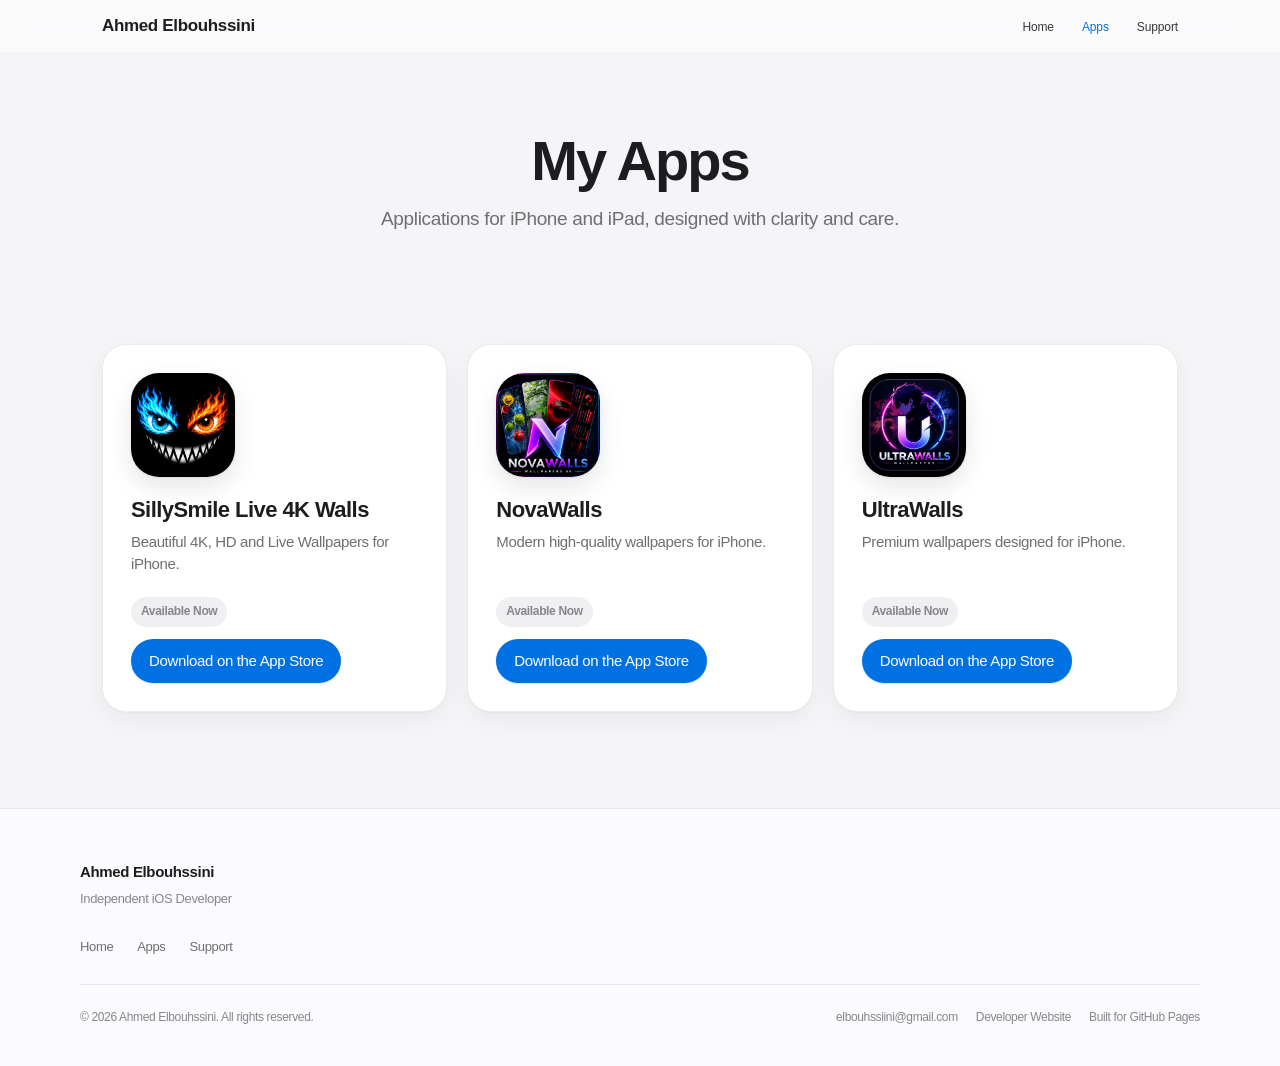
==== apps.html @ 445c69bd "Refine portfolio into a reusable Apple-inspired app template Polish spacing, typography, shadows, an" ====
<!DOCTYPE html>
<html lang="en">

<head>
    <meta charset="UTF-8">
    <meta name="viewport" content="width=device-width, initial-scale=1.0">
    <title>Apps | Ahmed Elbouhssini</title>
    <meta name="description"
        content="Browse iOS apps by Ahmed Elbouhssini for iPhone and iPad.">
    <meta name="author" content="Ahmed Elbouhssini">
    <meta name="theme-color" content="#f5f5f7">
    <meta name="robots" content="index, follow">
    <link rel="canonical" href="https://elbouhssiini-a11y.github.io/apps.html">

    <meta property="og:type" content="website">
    <meta property="og:url" content="https://elbouhssiini-a11y.github.io/apps.html">
    <meta property="og:title" content="Apps | Ahmed Elbouhssini">
    <meta property="og:description"
        content="Browse iOS apps by Ahmed Elbouhssini for iPhone and iPad.">
    <meta property="og:site_name" content="Ahmed Elbouhssini">

    <link rel="stylesheet" href="style.css">
</head>

<body>
    <a class="skip-link" href="#main">Skip to content</a>

    <header class="site-header">
        <nav class="nav" aria-label="Primary">
            <a class="logo" href="index.html">Ahmed Elbouhssini</a>
            <button class="nav-toggle" type="button" aria-expanded="false" aria-controls="primary-nav"
                aria-label="Open menu">
                <span></span><span></span><span></span>
            </button>
            <ul class="nav-links" id="primary-nav">
                <li><a href="index.html">Home</a></li>
                <li><a href="apps.html" aria-current="page">Apps</a></li>
                <li><a href="https://sites.google.com/view/privacypolicysillysmile/support" target="_blank" rel="noopener noreferrer">Support</a></li>
            </ul>
        </nav>
    </header>

    <main id="main">
        <header class="page-hero reveal">
            <h1>My Apps</h1>
            <p>Applications for iPhone and iPad, designed with clarity and care.</p>
        </header>

        <section class="section-tight">
            <div class="container">
                <!-- Duplicate an app-card and update icon, title, description, status, and link -->
                <div class="apps-grid">
                    <article class="app-card reveal reveal-delay-1">
                        <img class="app-icon" src="assets/icons/sillysmile.png" width="104" height="104" alt="SillySmile Live 4K Walls app icon" loading="lazy" decoding="async">
                        <h3>SillySmile Live 4K Walls</h3>
                        <p>Beautiful 4K, HD and Live Wallpapers for iPhone.</p>
                        <div class="app-card-footer">
                            <span class="status">Available Now</span>
                            <a class="btn btn-primary" href="https://apps.apple.com/ma/app/sillysmile-live-4k-walls/id6783467232" target="_blank" rel="noopener noreferrer">Download on the App Store</a>
                        </div>
                    </article>
                    <article class="app-card reveal reveal-delay-2">
                        <img class="app-icon" src="assets/icons/novawalls.png" width="104" height="104" alt="NovaWalls app icon" loading="lazy" decoding="async">
                        <h3>NovaWalls</h3>
                        <p>Modern high-quality wallpapers for iPhone.</p>
                        <div class="app-card-footer">
                            <span class="status">Available Now</span>
                            <a class="btn btn-primary" href="https://apps.apple.com/ma/app/novawalls/id6768069268" target="_blank" rel="noopener noreferrer">Download on the App Store</a>
                        </div>
                    </article>
                    <article class="app-card reveal reveal-delay-3">
                        <img class="app-icon" src="assets/icons/ultrawalls.png" width="104" height="104" alt="UltraWalls app icon" loading="lazy" decoding="async">
                        <h3>UltraWalls</h3>
                        <p>Premium wallpapers designed for iPhone.</p>
                        <div class="app-card-footer">
                            <span class="status">Available Now</span>
                            <a class="btn btn-primary" href="https://apps.apple.com/ma/app/ultrawalls/id6771954694" target="_blank" rel="noopener noreferrer">Download on the App Store</a>
                        </div>
                    </article>
                </div>
            </div>
        </section>
    </main>

    <footer class="site-footer">
        <div class="footer-inner">
            <div>
                <p class="footer-brand">Ahmed Elbouhssini</p>
                <p class="footer-tag">Independent iOS Developer</p>
            </div>
            <ul class="footer-nav">
                <li><a href="index.html">Home</a></li>
                <li><a href="apps.html">Apps</a></li>
                <li><a href="https://sites.google.com/view/privacypolicysillysmile/support" target="_blank" rel="noopener noreferrer">Support</a></li>
            </ul>
            <div class="footer-bottom">
                <p>&copy; 2026 Ahmed Elbouhssini. All rights reserved.</p>
                <div class="footer-meta">
                    <a href="mailto:elbouhssiini@gmail.com">elbouhssiini@gmail.com</a>
                    <a href="https://elbouhssiini-a11y.github.io" target="_blank" rel="noopener noreferrer">Developer Website</a>
                    <span>Built for GitHub Pages</span>
                </div>
            </div>
        </div>
    </footer>

    <script src="script.js"></script>
</body>

</html>
---- style.css ----
/* Universal Apple-inspired developer portfolio template */

:root {
  --bg: #f5f5f7;
  --bg-elevated: #ffffff;
  --bg-soft: #fbfbfd;
  --text: #1d1d1f;
  --text-secondary: #6e6e73;
  --text-tertiary: #86868b;
  --border: rgba(0, 0, 0, 0.08);
  --blue: #0071e3;
  --blue-hover: #0077ed;
  --blue-soft: rgba(0, 113, 227, 0.08);
  --shadow: 0 1px 2px rgba(0, 0, 0, 0.04), 0 8px 24px rgba(0, 0, 0, 0.05);
  --shadow-hover: 0 4px 12px rgba(0, 0, 0, 0.06), 0 16px 36px rgba(0, 0, 0, 0.08);
  --radius: 24px;
  --radius-sm: 14px;
  --radius-icon: 28px;
  --nav-h: 52px;
  --max: 1120px;
  --space: 22px;
  --ease: cubic-bezier(0.25, 0.1, 0.25, 1);
  --ease-out: cubic-bezier(0.16, 1, 0.3, 1);
  --duration: 0.28s;
  --font: -apple-system, BlinkMacSystemFont, "SF Pro Display", "SF Pro Text",
    "Helvetica Neue", Helvetica, Arial, sans-serif;
}

*,
*::before,
*::after {
  margin: 0;
  padding: 0;
  box-sizing: border-box;
}

html {
  scroll-behavior: smooth;
  -webkit-text-size-adjust: 100%;
}

body {
  font-family: var(--font);
  background: var(--bg);
  color: var(--text);
  line-height: 1.47059;
  font-weight: 400;
  letter-spacing: -0.022em;
  -webkit-font-smoothing: antialiased;
  -moz-osx-font-smoothing: grayscale;
  overflow-x: hidden;
}

img {
  max-width: 100%;
  display: block;
}

a {
  color: var(--blue);
  text-decoration: none;
  transition: color var(--duration) var(--ease);
}

a:hover {
  color: var(--blue-hover);
}

:focus-visible {
  outline: 2px solid var(--blue);
  outline-offset: 3px;
  border-radius: 6px;
}

.skip-link {
  position: absolute;
  left: -999px;
  top: 0;
  background: var(--blue);
  color: #fff;
  padding: 0.75rem 1rem;
  z-index: 1000;
  border-radius: 0 0 8px 0;
}

.skip-link:focus {
  left: 0;
}

/* ——— Nav ——— */
.site-header {
  position: sticky;
  top: 0;
  z-index: 100;
  height: var(--nav-h);
  background: rgba(251, 251, 253, 0.78);
  backdrop-filter: saturate(180%) blur(20px);
  -webkit-backdrop-filter: saturate(180%) blur(20px);
  border-bottom: 1px solid transparent;
  transition: border-color var(--duration) var(--ease), background var(--duration) var(--ease);
}

.site-header.is-scrolled {
  border-bottom-color: var(--border);
  background: rgba(251, 251, 253, 0.9);
}

.nav {
  max-width: var(--max);
  margin: 0 auto;
  height: 100%;
  padding: 0 var(--space);
  display: flex;
  align-items: center;
  justify-content: space-between;
  gap: 1rem;
}

.logo {
  font-size: 17px;
  font-weight: 600;
  letter-spacing: -0.02em;
  color: var(--text);
  text-decoration: none;
  white-space: nowrap;
  transition: opacity var(--duration) var(--ease);
}

.logo:hover {
  color: var(--text);
  opacity: 0.72;
}

.nav-links {
  display: flex;
  align-items: center;
  gap: 28px;
  list-style: none;
}

.nav-links a {
  font-size: 12px;
  font-weight: 400;
  letter-spacing: -0.01em;
  color: var(--text);
  opacity: 0.88;
  text-decoration: none;
  transition: opacity var(--duration) var(--ease), color var(--duration) var(--ease);
}

.nav-links a:hover,
.nav-links a[aria-current="page"] {
  opacity: 1;
  color: var(--blue);
}

.nav-toggle {
  display: none;
  width: 40px;
  height: 40px;
  border: 0;
  background: transparent;
  cursor: pointer;
  border-radius: 10px;
  align-items: center;
  justify-content: center;
  flex-direction: column;
  gap: 5px;
}

.nav-toggle:hover {
  background: rgba(0, 0, 0, 0.04);
}

.nav-toggle span {
  display: block;
  width: 18px;
  height: 1.5px;
  background: var(--text);
  border-radius: 2px;
  transition: transform var(--duration) var(--ease), opacity 0.2s;
}

.nav-toggle[aria-expanded="true"] span:nth-child(1) {
  transform: translateY(6.5px) rotate(45deg);
}

.nav-toggle[aria-expanded="true"] span:nth-child(2) {
  opacity: 0;
}

.nav-toggle[aria-expanded="true"] span:nth-child(3) {
  transform: translateY(-6.5px) rotate(-45deg);
}

/* ——— Layout ——— */
.container {
  max-width: var(--max);
  margin: 0 auto;
  padding: 0 var(--space);
}

.section {
  padding: 96px 0;
}

.section-tight {
  padding: 72px 0 96px;
}

.section-label {
  display: inline-block;
  font-size: 14px;
  font-weight: 600;
  color: var(--blue);
  letter-spacing: -0.01em;
  margin-bottom: 12px;
}

.section-title {
  font-size: clamp(32px, 5vw, 48px);
  font-weight: 700;
  letter-spacing: -0.03em;
  line-height: 1.08349;
  margin-bottom: 12px;
}

.section-lead {
  font-size: 19px;
  color: var(--text-secondary);
  max-width: 560px;
  letter-spacing: -0.016em;
  line-height: 1.4211;
}

.section-head {
  text-align: center;
  margin-bottom: 48px;
}

.section-head .section-lead {
  margin: 0 auto;
}

/* ——— Hero ——— */
.hero {
  position: relative;
  text-align: center;
  padding: 112px var(--space) 80px;
  overflow: hidden;
}

.hero::before {
  content: "";
  position: absolute;
  inset: -18% 8% auto;
  height: 58%;
  background:
    radial-gradient(ellipse at 50% 0%, rgba(0, 113, 227, 0.1), transparent 62%),
    radial-gradient(ellipse at 20% 50%, rgba(90, 200, 250, 0.07), transparent 52%),
    radial-gradient(ellipse at 80% 35%, rgba(0, 199, 190, 0.05), transparent 50%);
  pointer-events: none;
  z-index: 0;
}

.hero-inner {
  position: relative;
  z-index: 1;
  max-width: 780px;
  margin: 0 auto;
}

.hero-badge {
  display: inline-flex;
  align-items: center;
  gap: 8px;
  background: var(--bg-elevated);
  border: 1px solid var(--border);
  padding: 8px 16px;
  border-radius: 980px;
  font-size: 13px;
  font-weight: 500;
  color: var(--text-secondary);
  margin-bottom: 28px;
  box-shadow: 0 1px 2px rgba(0, 0, 0, 0.04);
}

.hero h1 {
  font-size: clamp(40px, 7vw, 68px);
  font-weight: 700;
  line-height: 1.05;
  letter-spacing: -0.035em;
  margin-bottom: 20px;
}

.hero h1 .accent {
  background: linear-gradient(90deg, #1d1d1f 0%, #3a3a3c 50%, #0071e3 100%);
  -webkit-background-clip: text;
  background-clip: text;
  color: transparent;
}

.hero-copy {
  max-width: 540px;
  margin: 0 auto;
  font-size: clamp(17px, 2.1vw, 21px);
  line-height: 1.4211;
  color: var(--text-secondary);
  letter-spacing: -0.016em;
}

.hero-actions {
  margin-top: 34px;
  display: flex;
  justify-content: center;
  align-items: center;
  gap: 12px 18px;
  flex-wrap: wrap;
}

/* ——— Buttons ——— */
.btn {
  display: inline-flex;
  align-items: center;
  justify-content: center;
  gap: 6px;
  min-height: 48px;
  padding: 12px 24px;
  border-radius: 980px;
  font-size: 17px;
  font-weight: 500;
  letter-spacing: -0.022em;
  text-decoration: none;
  border: none;
  cursor: pointer;
  transition:
    transform var(--duration) var(--ease-out),
    background var(--duration) var(--ease),
    box-shadow var(--duration) var(--ease),
    color var(--duration) var(--ease);
}

.btn:focus-visible {
  outline-offset: 4px;
}

.btn-primary {
  background: var(--blue);
  color: #fff;
  box-shadow: 0 1px 2px rgba(0, 113, 227, 0.18);
}

.btn-primary:hover {
  background: var(--blue-hover);
  color: #fff;
  transform: scale(1.015);
  box-shadow: 0 4px 14px rgba(0, 113, 227, 0.28);
}

.btn-primary:active {
  transform: scale(0.985);
}

.btn-secondary {
  background: transparent;
  color: var(--blue);
  padding-left: 10px;
  padding-right: 10px;
  min-height: 44px;
}

.btn-secondary:hover {
  color: var(--blue-hover);
  text-decoration: underline;
  text-underline-offset: 4px;
  text-decoration-thickness: 1px;
}

.btn-ghost {
  background: var(--bg-elevated);
  color: var(--text);
  border: 1px solid var(--border);
}

.btn-ghost:hover {
  color: var(--text);
  background: #fff;
  box-shadow: var(--shadow);
  transform: translateY(-1px);
}

/* ——— Featured ——— */
.featured {
  padding: 0 var(--space) 48px;
}

.featured-card {
  max-width: var(--max);
  margin: 0 auto;
  display: grid;
  grid-template-columns: 1.1fr 0.9fr;
  gap: 0;
  background: var(--bg-elevated);
  border-radius: var(--radius);
  overflow: hidden;
  box-shadow: var(--shadow);
  border: 1px solid var(--border);
  transition: box-shadow var(--duration) var(--ease);
}

.featured-card:hover {
  box-shadow: var(--shadow-hover);
}

.featured-content {
  padding: clamp(40px, 5vw, 64px);
  display: flex;
  flex-direction: column;
  justify-content: center;
}

.featured-kicker {
  font-size: 12px;
  font-weight: 600;
  text-transform: uppercase;
  letter-spacing: 0.08em;
  color: var(--blue);
  margin-bottom: 14px;
}

.featured-content h2 {
  font-size: clamp(28px, 4vw, 40px);
  font-weight: 700;
  letter-spacing: -0.03em;
  line-height: 1.1;
  margin-bottom: 14px;
}

.featured-content p {
  font-size: 17px;
  line-height: 1.47;
  color: var(--text-secondary);
  max-width: 420px;
  margin-bottom: 24px;
}

.featured-meta {
  display: flex;
  flex-wrap: wrap;
  gap: 8px;
  margin-bottom: 28px;
}

.chip {
  display: inline-flex;
  align-items: center;
  padding: 6px 12px;
  border-radius: 980px;
  background: var(--blue-soft);
  color: var(--blue);
  font-size: 12px;
  font-weight: 600;
  letter-spacing: -0.01em;
}

.chip-muted {
  background: #f0f0f2;
  color: var(--text-secondary);
}

.featured-visual {
  position: relative;
  min-height: 300px;
  background:
    radial-gradient(circle at 50% 42%, rgba(255, 255, 255, 0.9), transparent 55%),
    linear-gradient(160deg, #eef1f5 0%, #e7ebf2 48%, #dde4ee 100%);
  display: flex;
  align-items: center;
  justify-content: center;
  overflow: hidden;
}

.featured-app-icon {
  position: relative;
  z-index: 1;
  width: 140px;
  height: 140px;
  border-radius: var(--radius-icon);
  object-fit: contain;
  box-shadow:
    0 2px 6px rgba(0, 0, 0, 0.08),
    0 16px 36px rgba(0, 0, 0, 0.12);
}

/* ——— App cards ——— */
.apps-grid {
  display: grid;
  grid-template-columns: repeat(auto-fit, minmax(260px, 1fr));
  gap: 20px;
}

.app-card {
  position: relative;
  background: var(--bg-elevated);
  border: 1px solid var(--border);
  border-radius: var(--radius);
  padding: 28px;
  box-shadow: var(--shadow);
  transition:
    transform var(--duration) var(--ease-out),
    box-shadow var(--duration) var(--ease),
    border-color var(--duration) var(--ease);
  overflow: hidden;
  display: flex;
  flex-direction: column;
  min-height: 280px;
}

.app-card:hover {
  transform: translateY(-4px);
  box-shadow: var(--shadow-hover);
  border-color: rgba(0, 0, 0, 0.1);
}

.app-card:focus-within {
  border-color: rgba(0, 113, 227, 0.28);
}

.app-icon {
  width: 104px;
  height: 104px;
  border-radius: var(--radius-icon);
  display: block;
  object-fit: contain;
  object-position: center;
  margin-bottom: 20px;
  background: transparent;
  box-shadow:
    0 1px 3px rgba(0, 0, 0, 0.06),
    0 10px 24px rgba(0, 0, 0, 0.1);
}

.app-card h3 {
  font-size: 22px;
  font-weight: 700;
  letter-spacing: -0.025em;
  line-height: 1.2;
  margin-bottom: 8px;
}

.app-card p {
  color: var(--text-secondary);
  font-size: 15px;
  line-height: 1.47;
  flex: 1;
  margin-bottom: 22px;
}

.app-card-footer {
  display: flex;
  align-items: center;
  justify-content: space-between;
  flex-wrap: wrap;
  gap: 12px;
  margin-top: auto;
}

.app-card-footer .btn {
  font-size: 15px;
  min-height: 44px;
  padding: 10px 18px;
}

.status {
  font-size: 12px;
  font-weight: 600;
  color: var(--text-tertiary);
  background: #f0f0f2;
  padding: 6px 10px;
  border-radius: 980px;
}

.app-link {
  font-size: 14px;
  font-weight: 600;
  color: var(--blue);
}

.app-link:hover {
  color: var(--blue-hover);
}

/* ——— Resource cards ——— */
.resources-grid {
  display: grid;
  grid-template-columns: repeat(auto-fit, minmax(240px, 1fr));
  gap: 18px;
  max-width: 420px;
  margin: 0 auto;
}

.resource-card {
  background: var(--bg-elevated);
  border: 1px solid var(--border);
  border-radius: var(--radius);
  padding: 28px 24px;
  transition:
    transform var(--duration) var(--ease-out),
    box-shadow var(--duration) var(--ease),
    border-color var(--duration) var(--ease);
  text-decoration: none;
  color: inherit;
  display: block;
  height: 100%;
  box-shadow: var(--shadow);
}

.resource-card:hover {
  transform: translateY(-3px);
  box-shadow: var(--shadow-hover);
  border-color: rgba(0, 0, 0, 0.1);
  color: inherit;
}

.resource-card:focus-visible {
  outline-offset: 4px;
}

.resource-card h3 {
  font-size: 19px;
  font-weight: 600;
  letter-spacing: -0.02em;
  margin-bottom: 8px;
}

.resource-card p {
  font-size: 14px;
  line-height: 1.47;
  color: var(--text-secondary);
  margin-bottom: 16px;
}

.resource-card .more {
  font-size: 14px;
  font-weight: 600;
  color: var(--blue);
}

/* ——— Page hero (inner pages) ——— */
.page-hero {
  text-align: center;
  padding: 80px var(--space) 40px;
}

.page-hero h1 {
  font-size: clamp(36px, 6vw, 56px);
  font-weight: 700;
  letter-spacing: -0.035em;
  line-height: 1.05;
  margin-bottom: 14px;
}

.page-hero p {
  max-width: 540px;
  margin: 0 auto;
  font-size: 19px;
  line-height: 1.4211;
  color: var(--text-secondary);
}

.content-panel {
  max-width: 720px;
  margin: 0 auto 88px;
  padding: 36px 32px;
  background: var(--bg-elevated);
  border: 1px solid var(--border);
  border-radius: var(--radius);
  box-shadow: var(--shadow);
}

.content-panel p + p {
  margin-top: 16px;
}

.content-panel p {
  color: var(--text-secondary);
  font-size: 16px;
}

.content-panel a {
  font-weight: 500;
}

.support-email {
  display: inline-flex;
  align-items: center;
  gap: 8px;
  margin-top: 8px;
  font-size: 18px;
  font-weight: 600;
  color: var(--blue);
}

/* ——— Footer ——— */
.site-footer {
  border-top: 1px solid var(--border);
  background: var(--bg-soft);
  padding: 52px var(--space) 40px;
}

.footer-inner {
  max-width: var(--max);
  margin: 0 auto;
  display: grid;
  gap: 26px;
}

.footer-brand {
  font-size: 15px;
  font-weight: 600;
  color: var(--text);
  margin-bottom: 6px;
}

.footer-tag {
  font-size: 13px;
  color: var(--text-tertiary);
}

.footer-nav {
  display: flex;
  flex-wrap: wrap;
  gap: 10px 24px;
  list-style: none;
}

.footer-nav a {
  font-size: 13px;
  color: var(--text-secondary);
  text-decoration: none;
  transition: color var(--duration) var(--ease);
}

.footer-nav a:hover {
  color: var(--blue);
}

.footer-bottom {
  display: flex;
  flex-wrap: wrap;
  justify-content: space-between;
  gap: 12px;
  padding-top: 24px;
  border-top: 1px solid var(--border);
  font-size: 12px;
  color: var(--text-tertiary);
}

.footer-meta {
  display: flex;
  flex-wrap: wrap;
  gap: 10px 18px;
}

.footer-meta a {
  color: var(--text-tertiary);
  transition: color var(--duration) var(--ease);
}

.footer-meta a:hover {
  color: var(--blue);
}

/* ——— Reveal animations ——— */
html.js .reveal.is-visible {
  animation: reveal-in 0.65s var(--ease-out) both;
}

html.js .reveal-delay-1.is-visible {
  animation-delay: 0.06s;
}

html.js .reveal-delay-2.is-visible {
  animation-delay: 0.12s;
}

html.js .reveal-delay-3.is-visible {
  animation-delay: 0.18s;
}

@keyframes reveal-in {
  from {
    opacity: 0;
    transform: translateY(14px);
  }
  to {
    opacity: 1;
    transform: translateY(0);
  }
}

@media (prefers-reduced-motion: reduce) {
  html {
    scroll-behavior: auto;
  }

  html.js .reveal.is-visible {
    animation: none;
  }

  .btn,
  .app-card,
  .resource-card,
  .featured-card {
    transition: none;
  }
}

/* ——— Responsive ——— */
@media (max-width: 900px) {
  .featured-card {
    grid-template-columns: 1fr;
  }

  .featured-visual {
    min-height: 240px;
    order: -1;
  }

  .featured-app-icon {
    width: 120px;
    height: 120px;
  }

  .section {
    padding: 72px 0;
  }

  .section-tight {
    padding: 56px 0 72px;
  }
}

@media (max-width: 720px) {
  .nav-toggle {
    display: inline-flex;
  }

  .nav-links {
    position: fixed;
    inset: var(--nav-h) 0 auto;
    background: rgba(251, 251, 253, 0.96);
    backdrop-filter: blur(20px);
    -webkit-backdrop-filter: blur(20px);
    flex-direction: column;
    align-items: stretch;
    gap: 0;
    padding: 12px 18px 20px;
    border-bottom: 1px solid var(--border);
    transform: translateY(-120%);
    opacity: 0;
    pointer-events: none;
    transition: transform 0.3s var(--ease), opacity 0.25s var(--ease);
  }

  .nav-links.is-open {
    transform: translateY(0);
    opacity: 1;
    pointer-events: auto;
  }

  .nav-links a {
    font-size: 17px;
    padding: 14px 8px;
    border-bottom: 1px solid var(--border);
    opacity: 1;
  }

  .nav-links li:last-child a {
    border-bottom: 0;
  }

  .hero {
    padding: 80px 20px 56px;
  }

  .featured {
    padding-bottom: 32px;
  }

  .featured-content {
    padding: 32px 24px 36px;
  }

  .app-card {
    min-height: 0;
    padding: 24px;
  }

  .page-hero {
    padding: 64px var(--space) 32px;
  }

  .content-panel {
    margin-left: var(--space);
    margin-right: var(--space);
    padding: 28px 22px;
  }

  .site-footer {
    padding: 40px var(--space) 32px;
  }
}
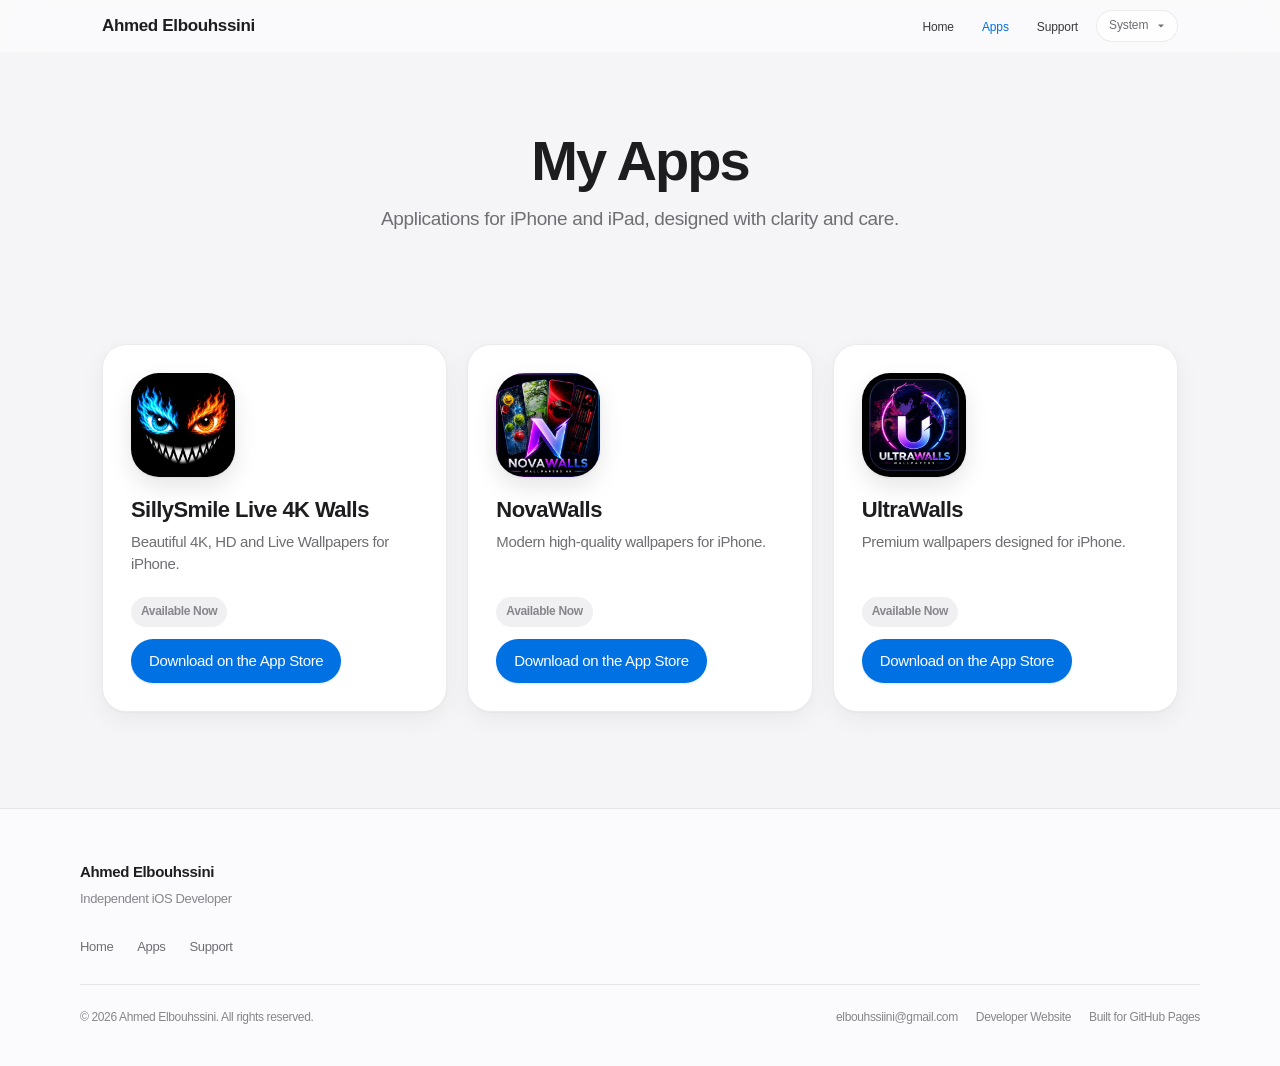
==== commit a587f146: "Add Light, Dark and System theme support Co-authored-by: Cursor <cursoragent@cursor.com>" ====
--- a/apps.html
+++ b/apps.html
@@ -19,6 +19,19 @@
         content="Browse iOS apps by Ahmed Elbouhssini for iPhone and iPad.">
     <meta property="og:site_name" content="Ahmed Elbouhssini">
 
+    <script>
+        (function () {
+            try {
+                var key = "portfolio-theme";
+                var pref = localStorage.getItem(key) || "system";
+                var resolved = pref === "dark" || (pref !== "light" && window.matchMedia("(prefers-color-scheme: dark)").matches)
+                    ? "dark"
+                    : "light";
+                document.documentElement.setAttribute("data-theme", resolved);
+                document.documentElement.setAttribute("data-theme-pref", pref);
+            } catch (e) {}
+        })();
+    </script>
     <link rel="stylesheet" href="style.css">
 </head>
 
@@ -28,15 +41,25 @@
     <header class="site-header">
         <nav class="nav" aria-label="Primary">
             <a class="logo" href="index.html">Ahmed Elbouhssini</a>
-            <button class="nav-toggle" type="button" aria-expanded="false" aria-controls="primary-nav"
-                aria-label="Open menu">
-                <span></span><span></span><span></span>
-            </button>
-            <ul class="nav-links" id="primary-nav">
-                <li><a href="index.html">Home</a></li>
-                <li><a href="apps.html" aria-current="page">Apps</a></li>
-                <li><a href="https://sites.google.com/view/privacypolicysillysmile/support" target="_blank" rel="noopener noreferrer">Support</a></li>
-            </ul>
+            <div class="nav-right">
+                <ul class="nav-links" id="primary-nav">
+                    <li><a href="index.html">Home</a></li>
+                    <li><a href="apps.html" aria-current="page">Apps</a></li>
+                    <li><a href="https://sites.google.com/view/elbouhssini-apps-hub/home" target="_blank" rel="noopener noreferrer">Support</a></li>
+                </ul>
+                <div class="theme-switch">
+                    <label class="visually-hidden" for="theme-select">Appearance</label>
+                    <select id="theme-select" class="theme-select" aria-label="Appearance">
+                        <option value="system">System</option>
+                        <option value="light">Light</option>
+                        <option value="dark">Dark</option>
+                    </select>
+                </div>
+                <button class="nav-toggle" type="button" aria-expanded="false" aria-controls="primary-nav"
+                    aria-label="Open menu">
+                    <span></span><span></span><span></span>
+                </button>
+            </div>
         </nav>
     </header>
 
@@ -91,7 +114,7 @@
             <ul class="footer-nav">
                 <li><a href="index.html">Home</a></li>
                 <li><a href="apps.html">Apps</a></li>
-                <li><a href="https://sites.google.com/view/privacypolicysillysmile/support" target="_blank" rel="noopener noreferrer">Support</a></li>
+                <li><a href="https://sites.google.com/view/elbouhssini-apps-hub/home" target="_blank" rel="noopener noreferrer">Support</a></li>
             </ul>
             <div class="footer-bottom">
                 <p>&copy; 2026 Ahmed Elbouhssini. All rights reserved.</p>
--- a/style.css
+++ b/style.css
@@ -1,6 +1,8 @@
 /* Universal Apple-inspired developer portfolio template */
 
-:root {
+:root,
+html[data-theme="light"] {
+  color-scheme: light;
   --bg: #f5f5f7;
   --bg-elevated: #ffffff;
   --bg-soft: #fbfbfd;
@@ -13,6 +15,22 @@
   --blue-soft: rgba(0, 113, 227, 0.08);
   --shadow: 0 1px 2px rgba(0, 0, 0, 0.04), 0 8px 24px rgba(0, 0, 0, 0.05);
   --shadow-hover: 0 4px 12px rgba(0, 0, 0, 0.06), 0 16px 36px rgba(0, 0, 0, 0.08);
+  --nav-bg: rgba(251, 251, 253, 0.78);
+  --nav-bg-scrolled: rgba(251, 251, 253, 0.9);
+  --nav-bg-mobile: rgba(251, 251, 253, 0.96);
+  --control-hover: rgba(0, 0, 0, 0.04);
+  --chip-muted-bg: #f0f0f2;
+  --hero-accent: linear-gradient(90deg, #1d1d1f 0%, #3a3a3c 50%, #0071e3 100%);
+  --hero-glow:
+    radial-gradient(ellipse at 50% 0%, rgba(0, 113, 227, 0.1), transparent 62%),
+    radial-gradient(ellipse at 20% 50%, rgba(90, 200, 250, 0.07), transparent 52%),
+    radial-gradient(ellipse at 80% 35%, rgba(0, 199, 190, 0.05), transparent 50%);
+  --featured-visual:
+    radial-gradient(circle at 50% 42%, rgba(255, 255, 255, 0.9), transparent 55%),
+    linear-gradient(160deg, #eef1f5 0%, #e7ebf2 48%, #dde4ee 100%);
+  --btn-primary-shadow: 0 1px 2px rgba(0, 113, 227, 0.18);
+  --btn-primary-shadow-hover: 0 4px 14px rgba(0, 113, 227, 0.28);
+  --theme-select-bg: rgba(255, 255, 255, 0.85);
   --radius: 24px;
   --radius-sm: 14px;
   --radius-icon: 28px;
@@ -22,8 +40,41 @@
   --ease: cubic-bezier(0.25, 0.1, 0.25, 1);
   --ease-out: cubic-bezier(0.16, 1, 0.3, 1);
   --duration: 0.28s;
+  --theme-duration: 0.25s;
   --font: -apple-system, BlinkMacSystemFont, "SF Pro Display", "SF Pro Text",
     "Helvetica Neue", Helvetica, Arial, sans-serif;
+}
+
+html[data-theme="dark"] {
+  color-scheme: dark;
+  --bg: #0b0b0c;
+  --bg-elevated: #1b1b1d;
+  --bg-soft: #111111;
+  --text: #f5f5f7;
+  --text-secondary: #a1a1a6;
+  --text-tertiary: #86868b;
+  --border: rgba(255, 255, 255, 0.1);
+  --blue: #0a84ff;
+  --blue-hover: #409cff;
+  --blue-soft: rgba(10, 132, 255, 0.16);
+  --shadow: 0 1px 2px rgba(0, 0, 0, 0.35), 0 8px 24px rgba(0, 0, 0, 0.35);
+  --shadow-hover: 0 4px 12px rgba(0, 0, 0, 0.4), 0 16px 36px rgba(0, 0, 0, 0.45);
+  --nav-bg: rgba(11, 11, 12, 0.78);
+  --nav-bg-scrolled: rgba(11, 11, 12, 0.92);
+  --nav-bg-mobile: rgba(17, 17, 17, 0.96);
+  --control-hover: rgba(255, 255, 255, 0.08);
+  --chip-muted-bg: #2c2c2e;
+  --hero-accent: linear-gradient(90deg, #f5f5f7 0%, #d2d2d7 45%, #0a84ff 100%);
+  --hero-glow:
+    radial-gradient(ellipse at 50% 0%, rgba(10, 132, 255, 0.18), transparent 62%),
+    radial-gradient(ellipse at 20% 50%, rgba(90, 200, 250, 0.08), transparent 52%),
+    radial-gradient(ellipse at 80% 35%, rgba(94, 92, 230, 0.08), transparent 50%);
+  --featured-visual:
+    radial-gradient(circle at 50% 42%, rgba(255, 255, 255, 0.05), transparent 55%),
+    linear-gradient(160deg, #17171a 0%, #141416 48%, #101012 100%);
+  --btn-primary-shadow: 0 1px 2px rgba(0, 0, 0, 0.35);
+  --btn-primary-shadow-hover: 0 4px 14px rgba(10, 132, 255, 0.28);
+  --theme-select-bg: rgba(27, 27, 29, 0.92);
 }
 
 *,
@@ -49,6 +100,27 @@
   -webkit-font-smoothing: antialiased;
   -moz-osx-font-smoothing: grayscale;
   overflow-x: hidden;
+  transition:
+    background-color var(--theme-duration) var(--ease),
+    color var(--theme-duration) var(--ease);
+}
+
+@media (prefers-reduced-motion: reduce) {
+  body {
+    transition: none;
+  }
+
+  .app-card,
+  .resource-card,
+  .featured-card,
+  .site-footer,
+  .hero-badge,
+  .support-card,
+  .content-panel,
+  .theme-select,
+  .site-header {
+    transition: none;
+  }
 }
 
 img {
@@ -93,16 +165,18 @@
   top: 0;
   z-index: 100;
   height: var(--nav-h);
-  background: rgba(251, 251, 253, 0.78);
+  background: var(--nav-bg);
   backdrop-filter: saturate(180%) blur(20px);
   -webkit-backdrop-filter: saturate(180%) blur(20px);
   border-bottom: 1px solid transparent;
-  transition: border-color var(--duration) var(--ease), background var(--duration) var(--ease);
+  transition:
+    border-color var(--duration) var(--ease),
+    background var(--theme-duration) var(--ease);
 }
 
 .site-header.is-scrolled {
   border-bottom-color: var(--border);
-  background: rgba(251, 251, 253, 0.9);
+  background: var(--nav-bg-scrolled);
 }
 
 .nav {
@@ -114,6 +188,12 @@
   align-items: center;
   justify-content: space-between;
   gap: 1rem;
+}
+
+.nav-right {
+  display: flex;
+  align-items: center;
+  gap: 18px;
 }
 
 .logo {
@@ -169,7 +249,7 @@
 }
 
 .nav-toggle:hover {
-  background: rgba(0, 0, 0, 0.04);
+  background: var(--control-hover);
 }
 
 .nav-toggle span {
@@ -193,6 +273,64 @@
   transform: translateY(-6.5px) rotate(-45deg);
 }
 
+.visually-hidden {
+  position: absolute;
+  width: 1px;
+  height: 1px;
+  padding: 0;
+  margin: -1px;
+  overflow: hidden;
+  clip: rect(0, 0, 0, 0);
+  white-space: nowrap;
+  border: 0;
+}
+
+.theme-switch {
+  display: flex;
+  align-items: center;
+}
+
+.theme-select {
+  appearance: none;
+  -webkit-appearance: none;
+  min-height: 32px;
+  padding: 6px 28px 6px 12px;
+  border-radius: 980px;
+  border: 1px solid var(--border);
+  background-color: var(--theme-select-bg);
+  background-image: url("data:image/svg+xml,%3Csvg xmlns='http://www.w3.org/2000/svg' width='12' height='12' viewBox='0 0 12 12'%3E%3Cpath fill='%236e6e73' d='M3 4.5L6 7.5L9 4.5'/%3E%3C/svg%3E");
+  background-repeat: no-repeat;
+  background-position: right 10px center;
+  color: var(--text-secondary);
+  font: inherit;
+  font-size: 12px;
+  font-weight: 500;
+  letter-spacing: -0.01em;
+  cursor: pointer;
+  transition:
+    background-color var(--theme-duration) var(--ease),
+    border-color var(--duration) var(--ease),
+    color var(--duration) var(--ease);
+}
+
+html[data-theme="dark"] .theme-select {
+  background-image: url("data:image/svg+xml,%3Csvg xmlns='http://www.w3.org/2000/svg' width='12' height='12' viewBox='0 0 12 12'%3E%3Cpath fill='%23a1a1a6' d='M3 4.5L6 7.5L9 4.5'/%3E%3C/svg%3E");
+}
+
+.theme-select:hover {
+  color: var(--text);
+  border-color: rgba(0, 113, 227, 0.28);
+}
+
+html[data-theme="dark"] .theme-select:hover {
+  border-color: rgba(10, 132, 255, 0.35);
+}
+
+.theme-select:focus-visible {
+  outline: 2px solid var(--blue);
+  outline-offset: 3px;
+}
+
 /* ——— Layout ——— */
 .container {
   max-width: var(--max);
@@ -255,10 +393,7 @@
   position: absolute;
   inset: -18% 8% auto;
   height: 58%;
-  background:
-    radial-gradient(ellipse at 50% 0%, rgba(0, 113, 227, 0.1), transparent 62%),
-    radial-gradient(ellipse at 20% 50%, rgba(90, 200, 250, 0.07), transparent 52%),
-    radial-gradient(ellipse at 80% 35%, rgba(0, 199, 190, 0.05), transparent 50%);
+  background: var(--hero-glow);
   pointer-events: none;
   z-index: 0;
 }
@@ -294,7 +429,7 @@
 }
 
 .hero h1 .accent {
-  background: linear-gradient(90deg, #1d1d1f 0%, #3a3a3c 50%, #0071e3 100%);
+  background: var(--hero-accent);
   -webkit-background-clip: text;
   background-clip: text;
   color: transparent;
@@ -347,14 +482,14 @@
 .btn-primary {
   background: var(--blue);
   color: #fff;
-  box-shadow: 0 1px 2px rgba(0, 113, 227, 0.18);
+  box-shadow: var(--btn-primary-shadow);
 }
 
 .btn-primary:hover {
   background: var(--blue-hover);
   color: #fff;
   transform: scale(1.015);
-  box-shadow: 0 4px 14px rgba(0, 113, 227, 0.28);
+  box-shadow: var(--btn-primary-shadow-hover);
 }
 
 .btn-primary:active {
@@ -384,7 +519,7 @@
 
 .btn-ghost:hover {
   color: var(--text);
-  background: #fff;
+  background: var(--bg-elevated);
   box-shadow: var(--shadow);
   transform: translateY(-1px);
 }
@@ -464,20 +599,19 @@
 }
 
 .chip-muted {
-  background: #f0f0f2;
+  background: var(--chip-muted-bg);
   color: var(--text-secondary);
 }
 
 .featured-visual {
   position: relative;
   min-height: 300px;
-  background:
-    radial-gradient(circle at 50% 42%, rgba(255, 255, 255, 0.9), transparent 55%),
-    linear-gradient(160deg, #eef1f5 0%, #e7ebf2 48%, #dde4ee 100%);
+  background: var(--featured-visual);
   display: flex;
   align-items: center;
   justify-content: center;
   overflow: hidden;
+  transition: background var(--theme-duration) var(--ease);
 }
 
 .featured-app-icon {
@@ -499,6 +633,21 @@
   gap: 20px;
 }
 
+.app-card,
+.resource-card,
+.featured-card,
+.site-footer,
+.hero-badge,
+.support-card,
+.content-panel {
+  transition:
+    background-color var(--theme-duration) var(--ease),
+    border-color var(--theme-duration) var(--ease),
+    box-shadow var(--theme-duration) var(--ease),
+    color var(--theme-duration) var(--ease),
+    transform var(--duration) var(--ease-out);
+}
+
 .app-card {
   position: relative;
   background: var(--bg-elevated);
@@ -506,10 +655,6 @@
   border-radius: var(--radius);
   padding: 28px;
   box-shadow: var(--shadow);
-  transition:
-    transform var(--duration) var(--ease-out),
-    box-shadow var(--duration) var(--ease),
-    border-color var(--duration) var(--ease);
   overflow: hidden;
   display: flex;
   flex-direction: column;
@@ -519,11 +664,11 @@
 .app-card:hover {
   transform: translateY(-4px);
   box-shadow: var(--shadow-hover);
-  border-color: rgba(0, 0, 0, 0.1);
+  border-color: var(--border);
 }
 
 .app-card:focus-within {
-  border-color: rgba(0, 113, 227, 0.28);
+  border-color: var(--blue);
 }
 
 .app-icon {
@@ -575,7 +720,7 @@
   font-size: 12px;
   font-weight: 600;
   color: var(--text-tertiary);
-  background: #f0f0f2;
+  background: var(--chip-muted-bg);
   padding: 6px 10px;
   border-radius: 980px;
 }
@@ -618,7 +763,7 @@
 .resource-card:hover {
   transform: translateY(-3px);
   box-shadow: var(--shadow-hover);
-  border-color: rgba(0, 0, 0, 0.1);
+  border-color: var(--border);
   color: inherit;
 }
 
@@ -842,6 +987,15 @@
 }
 
 @media (max-width: 720px) {
+  .nav-right {
+    gap: 12px;
+  }
+
+  .theme-select {
+    font-size: 12px;
+    padding: 6px 26px 6px 10px;
+  }
+
   .nav-toggle {
     display: inline-flex;
   }
@@ -849,7 +1003,7 @@
   .nav-links {
     position: fixed;
     inset: var(--nav-h) 0 auto;
-    background: rgba(251, 251, 253, 0.96);
+    background: var(--nav-bg-mobile);
     backdrop-filter: blur(20px);
     -webkit-backdrop-filter: blur(20px);
     flex-direction: column;
@@ -860,7 +1014,7 @@
     transform: translateY(-120%);
     opacity: 0;
     pointer-events: none;
-    transition: transform 0.3s var(--ease), opacity 0.25s var(--ease);
+    transition: transform 0.3s var(--ease), opacity 0.25s var(--ease), background var(--theme-duration) var(--ease);
   }
 
   .nav-links.is-open {
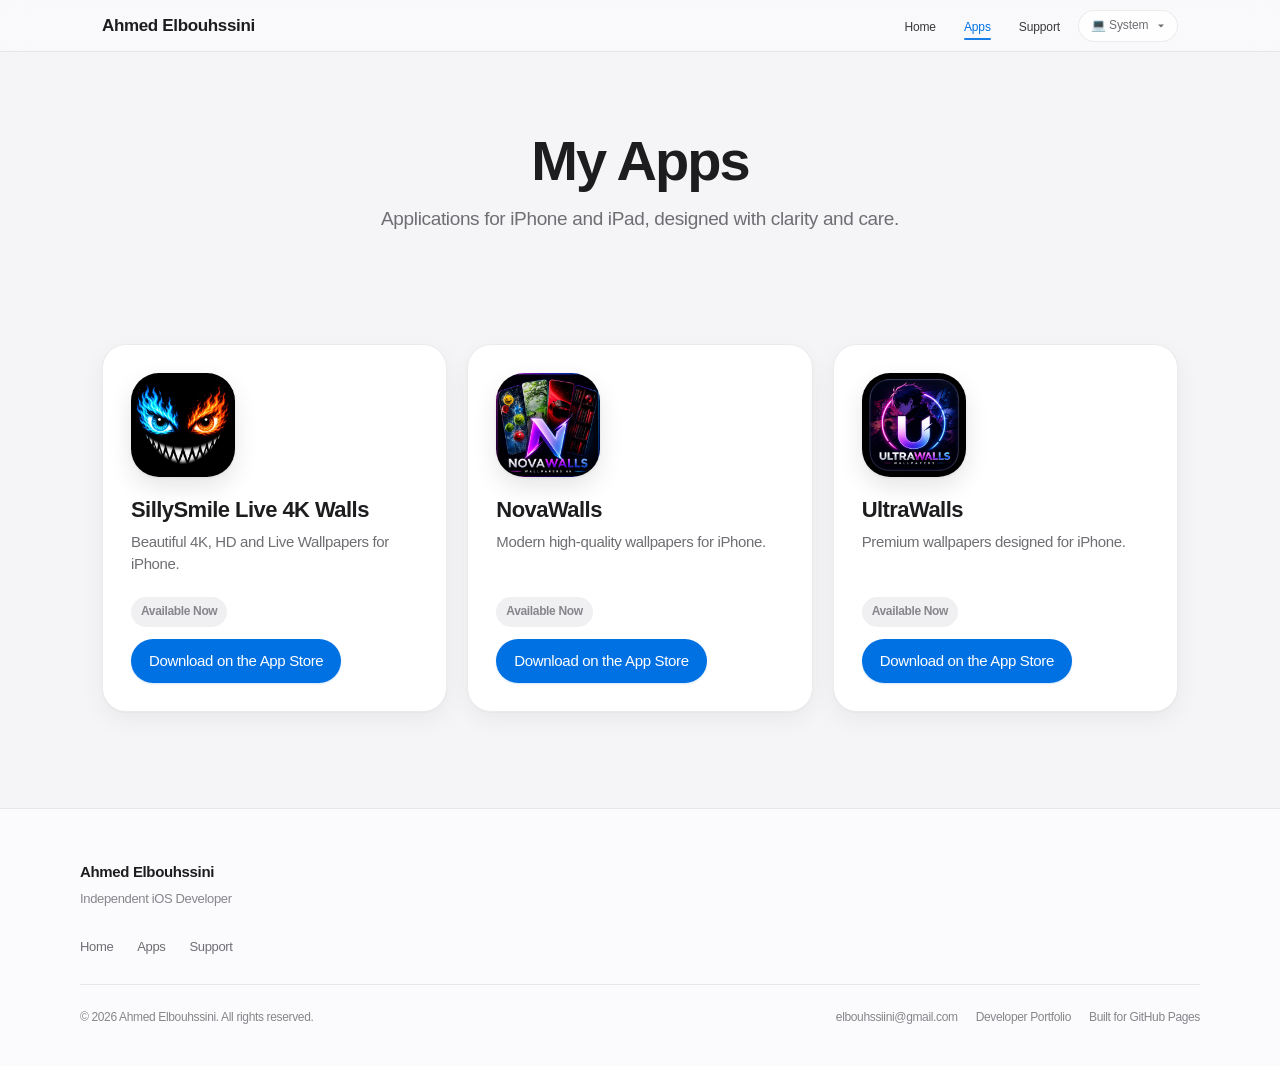
==== commit 03efc522: "Add premium Apple-style visual polish Co-authored-by: Cursor <cursoragent@cursor.com>" ====
--- a/apps.html
+++ b/apps.html
@@ -50,9 +50,9 @@
                 <div class="theme-switch">
                     <label class="visually-hidden" for="theme-select">Appearance</label>
                     <select id="theme-select" class="theme-select" aria-label="Appearance">
-                        <option value="system">System</option>
-                        <option value="light">Light</option>
-                        <option value="dark">Dark</option>
+                        <option value="system">💻 System</option>
+                        <option value="light">☀️ Light</option>
+                        <option value="dark">🌙 Dark</option>
                     </select>
                 </div>
                 <button class="nav-toggle" type="button" aria-expanded="false" aria-controls="primary-nav"
@@ -105,7 +105,7 @@
         </section>
     </main>
 
-    <footer class="site-footer">
+    <footer class="site-footer reveal">
         <div class="footer-inner">
             <div>
                 <p class="footer-brand">Ahmed Elbouhssini</p>
@@ -120,7 +120,7 @@
                 <p>&copy; 2026 Ahmed Elbouhssini. All rights reserved.</p>
                 <div class="footer-meta">
                     <a href="mailto:elbouhssiini@gmail.com">elbouhssiini@gmail.com</a>
-                    <a href="https://elbouhssiini-a11y.github.io" target="_blank" rel="noopener noreferrer">Developer Website</a>
+                    <a href="https://elbouhssiini-a11y.github.io" target="_blank" rel="noopener noreferrer">Developer Portfolio</a>
                     <span>Built for GitHub Pages</span>
                 </div>
             </div>
--- a/style.css
+++ b/style.css
@@ -15,21 +15,21 @@
   --blue-soft: rgba(0, 113, 227, 0.08);
   --shadow: 0 1px 2px rgba(0, 0, 0, 0.04), 0 8px 24px rgba(0, 0, 0, 0.05);
   --shadow-hover: 0 4px 12px rgba(0, 0, 0, 0.06), 0 16px 36px rgba(0, 0, 0, 0.08);
-  --nav-bg: rgba(251, 251, 253, 0.78);
-  --nav-bg-scrolled: rgba(251, 251, 253, 0.9);
+  --nav-bg: rgba(251, 251, 253, 0.72);
+  --nav-bg-scrolled: rgba(251, 251, 253, 0.86);
   --nav-bg-mobile: rgba(251, 251, 253, 0.96);
   --control-hover: rgba(0, 0, 0, 0.04);
   --chip-muted-bg: #f0f0f2;
   --hero-accent: linear-gradient(90deg, #1d1d1f 0%, #3a3a3c 50%, #0071e3 100%);
-  --hero-glow:
-    radial-gradient(ellipse at 50% 0%, rgba(0, 113, 227, 0.1), transparent 62%),
-    radial-gradient(ellipse at 20% 50%, rgba(90, 200, 250, 0.07), transparent 52%),
-    radial-gradient(ellipse at 80% 35%, rgba(0, 199, 190, 0.05), transparent 50%);
+  --hero-glow: radial-gradient(circle at top, rgba(59, 130, 246, 0.12), transparent 60%);
+  --icon-glow: radial-gradient(circle, rgba(59, 130, 246, 0.22), transparent 68%);
   --featured-visual:
     radial-gradient(circle at 50% 42%, rgba(255, 255, 255, 0.9), transparent 55%),
     linear-gradient(160deg, #eef1f5 0%, #e7ebf2 48%, #dde4ee 100%);
   --btn-primary-shadow: 0 1px 2px rgba(0, 113, 227, 0.18);
-  --btn-primary-shadow-hover: 0 4px 14px rgba(0, 113, 227, 0.28);
+  --btn-primary-shadow-hover: 0 6px 18px rgba(0, 113, 227, 0.28);
+  --btn-primary-shadow-active: 0 1px 2px rgba(0, 113, 227, 0.2);
+  --shadow-card-hover: 0 8px 20px rgba(0, 0, 0, 0.08), 0 20px 40px rgba(0, 0, 0, 0.1);
   --theme-select-bg: rgba(255, 255, 255, 0.85);
   --radius: 24px;
   --radius-sm: 14px;
@@ -59,21 +59,21 @@
   --blue-soft: rgba(10, 132, 255, 0.16);
   --shadow: 0 1px 2px rgba(0, 0, 0, 0.35), 0 8px 24px rgba(0, 0, 0, 0.35);
   --shadow-hover: 0 4px 12px rgba(0, 0, 0, 0.4), 0 16px 36px rgba(0, 0, 0, 0.45);
-  --nav-bg: rgba(11, 11, 12, 0.78);
-  --nav-bg-scrolled: rgba(11, 11, 12, 0.92);
+  --nav-bg: rgba(11, 11, 12, 0.72);
+  --nav-bg-scrolled: rgba(11, 11, 12, 0.88);
   --nav-bg-mobile: rgba(17, 17, 17, 0.96);
   --control-hover: rgba(255, 255, 255, 0.08);
   --chip-muted-bg: #2c2c2e;
   --hero-accent: linear-gradient(90deg, #f5f5f7 0%, #d2d2d7 45%, #0a84ff 100%);
-  --hero-glow:
-    radial-gradient(ellipse at 50% 0%, rgba(10, 132, 255, 0.18), transparent 62%),
-    radial-gradient(ellipse at 20% 50%, rgba(90, 200, 250, 0.08), transparent 52%),
-    radial-gradient(ellipse at 80% 35%, rgba(94, 92, 230, 0.08), transparent 50%);
+  --hero-glow: radial-gradient(circle at top, rgba(59, 130, 246, 0.16), transparent 60%);
+  --icon-glow: radial-gradient(circle, rgba(59, 130, 246, 0.28), transparent 68%);
   --featured-visual:
     radial-gradient(circle at 50% 42%, rgba(255, 255, 255, 0.05), transparent 55%),
     linear-gradient(160deg, #17171a 0%, #141416 48%, #101012 100%);
   --btn-primary-shadow: 0 1px 2px rgba(0, 0, 0, 0.35);
-  --btn-primary-shadow-hover: 0 4px 14px rgba(10, 132, 255, 0.28);
+  --btn-primary-shadow-hover: 0 6px 18px rgba(10, 132, 255, 0.28);
+  --btn-primary-shadow-active: 0 1px 2px rgba(0, 0, 0, 0.4);
+  --shadow-card-hover: 0 8px 20px rgba(0, 0, 0, 0.4), 0 20px 40px rgba(0, 0, 0, 0.45);
   --theme-select-bg: rgba(27, 27, 29, 0.92);
 }
 
@@ -166,17 +166,18 @@
   z-index: 100;
   height: var(--nav-h);
   background: var(--nav-bg);
-  backdrop-filter: saturate(180%) blur(20px);
-  -webkit-backdrop-filter: saturate(180%) blur(20px);
-  border-bottom: 1px solid transparent;
+  backdrop-filter: saturate(180%) blur(14px);
+  -webkit-backdrop-filter: saturate(180%) blur(14px);
+  border-bottom: 1px solid var(--border);
   transition:
     border-color var(--duration) var(--ease),
-    background var(--theme-duration) var(--ease);
+    background var(--theme-duration) var(--ease),
+    box-shadow var(--duration) var(--ease);
 }
 
 .site-header.is-scrolled {
-  border-bottom-color: var(--border);
   background: var(--nav-bg-scrolled);
+  box-shadow: 0 1px 0 rgba(0, 0, 0, 0.02);
 }
 
 .nav {
@@ -219,19 +220,37 @@
 }
 
 .nav-links a {
+  position: relative;
   font-size: 12px;
   font-weight: 400;
   letter-spacing: -0.01em;
   color: var(--text);
   opacity: 0.88;
   text-decoration: none;
+  padding: 6px 0;
   transition: opacity var(--duration) var(--ease), color var(--duration) var(--ease);
 }
 
-.nav-links a:hover,
+.nav-links a:hover {
+  opacity: 1;
+  color: var(--blue);
+}
+
 .nav-links a[aria-current="page"] {
   opacity: 1;
   color: var(--blue);
+}
+
+.nav-links a[aria-current="page"]::after {
+  content: "";
+  position: absolute;
+  left: 0;
+  right: 0;
+  bottom: 0;
+  height: 1.5px;
+  border-radius: 2px;
+  background: var(--blue);
+  opacity: 0.9;
 }
 
 .nav-toggle {
@@ -391,8 +410,8 @@
 .hero::before {
   content: "";
   position: absolute;
-  inset: -18% 8% auto;
-  height: 58%;
+  inset: -10% 0 auto;
+  height: 70%;
   background: var(--hero-glow);
   pointer-events: none;
   z-index: 0;
@@ -469,10 +488,10 @@
   border: none;
   cursor: pointer;
   transition:
-    transform var(--duration) var(--ease-out),
-    background var(--duration) var(--ease),
-    box-shadow var(--duration) var(--ease),
-    color var(--duration) var(--ease);
+    transform 0.25s var(--ease-out),
+    background 0.25s var(--ease),
+    box-shadow 0.25s var(--ease),
+    color 0.25s var(--ease);
 }
 
 .btn:focus-visible {
@@ -488,12 +507,13 @@
 .btn-primary:hover {
   background: var(--blue-hover);
   color: #fff;
-  transform: scale(1.015);
+  transform: translateY(-1px);
   box-shadow: var(--btn-primary-shadow-hover);
 }
 
 .btn-primary:active {
-  transform: scale(0.985);
+  transform: translateY(0) scale(0.98);
+  box-shadow: var(--btn-primary-shadow-active);
 }
 
 .btn-secondary {
@@ -511,6 +531,10 @@
   text-decoration-thickness: 1px;
 }
 
+.btn-secondary:active {
+  opacity: 0.82;
+}
+
 .btn-ghost {
   background: var(--bg-elevated);
   color: var(--text);
@@ -522,6 +546,10 @@
   background: var(--bg-elevated);
   box-shadow: var(--shadow);
   transform: translateY(-1px);
+}
+
+.btn-ghost:active {
+  transform: translateY(0) scale(0.98);
 }
 
 /* ——— Featured ——— */
@@ -612,6 +640,18 @@
   justify-content: center;
   overflow: hidden;
   transition: background var(--theme-duration) var(--ease);
+}
+
+.featured-visual::before {
+  content: "";
+  position: absolute;
+  width: 220px;
+  height: 220px;
+  border-radius: 50%;
+  background: var(--icon-glow);
+  filter: blur(2px);
+  pointer-events: none;
+  z-index: 0;
 }
 
 .featured-app-icon {
@@ -659,11 +699,17 @@
   display: flex;
   flex-direction: column;
   min-height: 280px;
+  transition:
+    background-color var(--theme-duration) var(--ease),
+    border-color var(--theme-duration) var(--ease),
+    box-shadow 0.25s var(--ease-out),
+    color var(--theme-duration) var(--ease),
+    transform 0.25s var(--ease-out);
 }
 
 .app-card:hover {
-  transform: translateY(-4px);
-  box-shadow: var(--shadow-hover);
+  transform: translateY(-4px) scale(1.02);
+  box-shadow: var(--shadow-card-hover);
   border-color: var(--border);
 }
 
@@ -918,7 +964,7 @@
 
 /* ——— Reveal animations ——— */
 html.js .reveal.is-visible {
-  animation: reveal-in 0.65s var(--ease-out) both;
+  animation: reveal-in 0.4s var(--ease-out) both;
 }
 
 html.js .reveal-delay-1.is-visible {
@@ -936,11 +982,11 @@
 @keyframes reveal-in {
   from {
     opacity: 0;
-    transform: translateY(14px);
+    transform: translate3d(0, 20px, 0);
   }
   to {
     opacity: 1;
-    transform: translateY(0);
+    transform: translate3d(0, 0, 0);
   }
 }
 
@@ -1004,8 +1050,8 @@
     position: fixed;
     inset: var(--nav-h) 0 auto;
     background: var(--nav-bg-mobile);
-    backdrop-filter: blur(20px);
-    -webkit-backdrop-filter: blur(20px);
+    backdrop-filter: blur(14px);
+    -webkit-backdrop-filter: blur(14px);
     flex-direction: column;
     align-items: stretch;
     gap: 0;
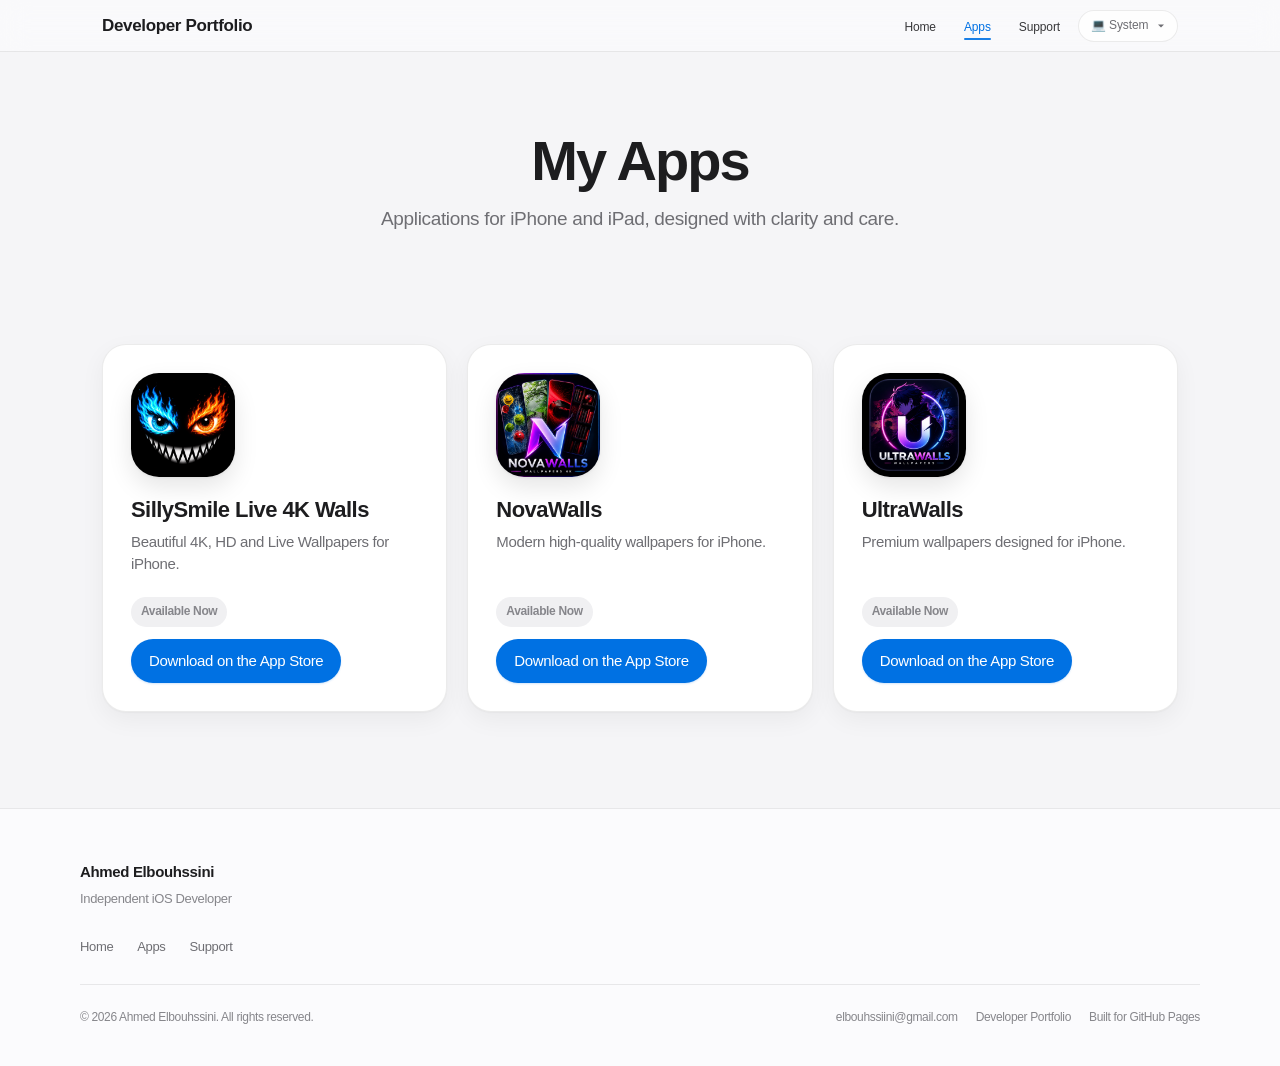
==== commit 5d57ed67: "Replace personal branding with generic portfolio branding Co-authored-by: Cursor <cursoragent@cursor" ====
--- a/apps.html
+++ b/apps.html
@@ -40,7 +40,7 @@
 
     <header class="site-header">
         <nav class="nav" aria-label="Primary">
-            <a class="logo" href="index.html">Ahmed Elbouhssini</a>
+            <a class="logo" href="index.html">Developer Portfolio</a>
             <div class="nav-right">
                 <ul class="nav-links" id="primary-nav">
                     <li><a href="index.html">Home</a></li>
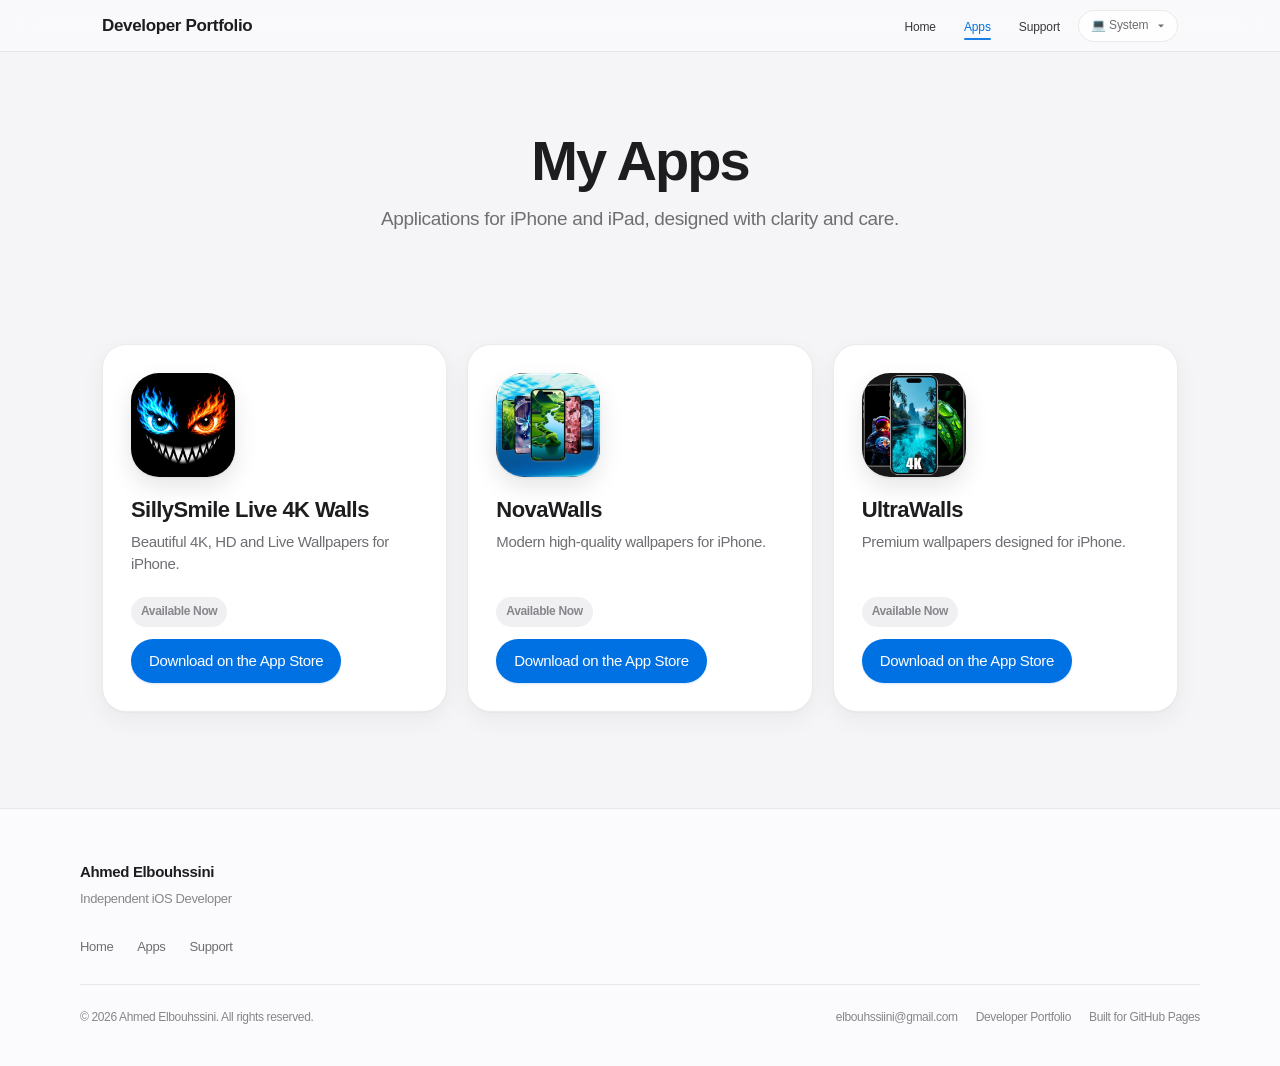
==== commit 34670fd1: "feat: update website theme and wallpaper assets" ====
--- a/apps.html
+++ b/apps.html
@@ -29,6 +29,8 @@
                     : "light";
                 document.documentElement.setAttribute("data-theme", resolved);
                 document.documentElement.setAttribute("data-theme-pref", pref);
+                var themeMeta = document.querySelector('meta[name="theme-color"]');
+                if (themeMeta) themeMeta.setAttribute("content", resolved === "dark" ? "#0b0b0c" : "#f5f5f7");
             } catch (e) {}
         })();
     </script>
--- a/style.css
+++ b/style.css
@@ -31,6 +31,11 @@
   --btn-primary-shadow-active: 0 1px 2px rgba(0, 113, 227, 0.2);
   --shadow-card-hover: 0 8px 20px rgba(0, 0, 0, 0.08), 0 20px 40px rgba(0, 0, 0, 0.1);
   --theme-select-bg: rgba(255, 255, 255, 0.85);
+  --header-scrolled-shadow: 0 1px 0 rgba(0, 0, 0, 0.02);
+  --hero-badge-shadow: 0 1px 2px rgba(0, 0, 0, 0.04);
+  --icon-shadow: 0 2px 6px rgba(0, 0, 0, 0.08), 0 16px 36px rgba(0, 0, 0, 0.12);
+  --app-icon-shadow: 0 1px 3px rgba(0, 0, 0, 0.06), 0 10px 24px rgba(0, 0, 0, 0.1);
+  --chip-text: #0071e3;
   --radius: 24px;
   --radius-sm: 14px;
   --radius-icon: 28px;
@@ -48,33 +53,38 @@
 html[data-theme="dark"] {
   color-scheme: dark;
   --bg: #0b0b0c;
-  --bg-elevated: #1b1b1d;
-  --bg-soft: #111111;
+  --bg-elevated: #242426;
+  --bg-soft: #161618;
   --text: #f5f5f7;
-  --text-secondary: #a1a1a6;
-  --text-tertiary: #86868b;
-  --border: rgba(255, 255, 255, 0.1);
+  --text-secondary: #c7c7cc;
+  --text-tertiary: #aeaeb2;
+  --border: rgba(255, 255, 255, 0.16);
   --blue: #0a84ff;
   --blue-hover: #409cff;
-  --blue-soft: rgba(10, 132, 255, 0.16);
-  --shadow: 0 1px 2px rgba(0, 0, 0, 0.35), 0 8px 24px rgba(0, 0, 0, 0.35);
-  --shadow-hover: 0 4px 12px rgba(0, 0, 0, 0.4), 0 16px 36px rgba(0, 0, 0, 0.45);
+  --blue-soft: rgba(10, 132, 255, 0.28);
+  --shadow: 0 1px 0 rgba(255, 255, 255, 0.08), 0 8px 28px rgba(0, 0, 0, 0.55);
+  --shadow-hover: 0 1px 0 rgba(255, 255, 255, 0.12), 0 16px 40px rgba(0, 0, 0, 0.6);
   --nav-bg: rgba(11, 11, 12, 0.72);
   --nav-bg-scrolled: rgba(11, 11, 12, 0.88);
-  --nav-bg-mobile: rgba(17, 17, 17, 0.96);
+  --nav-bg-mobile: rgba(22, 22, 24, 0.96);
   --control-hover: rgba(255, 255, 255, 0.08);
-  --chip-muted-bg: #2c2c2e;
+  --chip-muted-bg: #3a3a3c;
   --hero-accent: linear-gradient(90deg, #f5f5f7 0%, #d2d2d7 45%, #0a84ff 100%);
   --hero-glow: radial-gradient(circle at top, rgba(59, 130, 246, 0.16), transparent 60%);
-  --icon-glow: radial-gradient(circle, rgba(59, 130, 246, 0.28), transparent 68%);
+  --icon-glow: radial-gradient(circle, rgba(10, 132, 255, 0.42), transparent 68%);
   --featured-visual:
-    radial-gradient(circle at 50% 42%, rgba(255, 255, 255, 0.05), transparent 55%),
-    linear-gradient(160deg, #17171a 0%, #141416 48%, #101012 100%);
+    radial-gradient(circle at 50% 42%, rgba(10, 132, 255, 0.22), transparent 55%),
+    linear-gradient(160deg, #323236 0%, #2a2a2e 48%, #222226 100%);
   --btn-primary-shadow: 0 1px 2px rgba(0, 0, 0, 0.35);
   --btn-primary-shadow-hover: 0 6px 18px rgba(10, 132, 255, 0.28);
   --btn-primary-shadow-active: 0 1px 2px rgba(0, 0, 0, 0.4);
-  --shadow-card-hover: 0 8px 20px rgba(0, 0, 0, 0.4), 0 20px 40px rgba(0, 0, 0, 0.45);
-  --theme-select-bg: rgba(27, 27, 29, 0.92);
+  --shadow-card-hover: 0 1px 0 rgba(255, 255, 255, 0.14), 0 12px 36px rgba(0, 0, 0, 0.6);
+  --theme-select-bg: rgba(36, 36, 38, 0.92);
+  --header-scrolled-shadow: 0 1px 0 rgba(255, 255, 255, 0.1);
+  --hero-badge-shadow: 0 1px 2px rgba(0, 0, 0, 0.45);
+  --icon-shadow: 0 2px 8px rgba(0, 0, 0, 0.5), 0 16px 36px rgba(0, 0, 0, 0.55);
+  --app-icon-shadow: 0 2px 8px rgba(0, 0, 0, 0.45), 0 12px 28px rgba(0, 0, 0, 0.5);
+  --chip-text: #8ac4ff;
 }
 
 *,
@@ -177,7 +187,7 @@
 
 .site-header.is-scrolled {
   background: var(--nav-bg-scrolled);
-  box-shadow: 0 1px 0 rgba(0, 0, 0, 0.02);
+  box-shadow: var(--header-scrolled-shadow);
 }
 
 .nav {
@@ -436,7 +446,7 @@
   font-weight: 500;
   color: var(--text-secondary);
   margin-bottom: 28px;
-  box-shadow: 0 1px 2px rgba(0, 0, 0, 0.04);
+  box-shadow: var(--hero-badge-shadow);
 }
 
 .hero h1 {
@@ -582,13 +592,14 @@
   justify-content: center;
 }
 
-.featured-kicker {
+.featured-content .featured-kicker {
   font-size: 12px;
   font-weight: 600;
   text-transform: uppercase;
   letter-spacing: 0.08em;
-  color: var(--blue);
+  color: var(--chip-text);
   margin-bottom: 14px;
+  max-width: none;
 }
 
 .featured-content h2 {
@@ -620,7 +631,7 @@
   padding: 6px 12px;
   border-radius: 980px;
   background: var(--blue-soft);
-  color: var(--blue);
+  color: var(--chip-text);
   font-size: 12px;
   font-weight: 600;
   letter-spacing: -0.01em;
@@ -661,9 +672,7 @@
   height: 140px;
   border-radius: var(--radius-icon);
   object-fit: contain;
-  box-shadow:
-    0 2px 6px rgba(0, 0, 0, 0.08),
-    0 16px 36px rgba(0, 0, 0, 0.12);
+  box-shadow: var(--icon-shadow);
 }
 
 /* ——— App cards ——— */
@@ -726,9 +735,7 @@
   object-position: center;
   margin-bottom: 20px;
   background: transparent;
-  box-shadow:
-    0 1px 3px rgba(0, 0, 0, 0.06),
-    0 10px 24px rgba(0, 0, 0, 0.1);
+  box-shadow: var(--app-icon-shadow);
 }
 
 .app-card h3 {
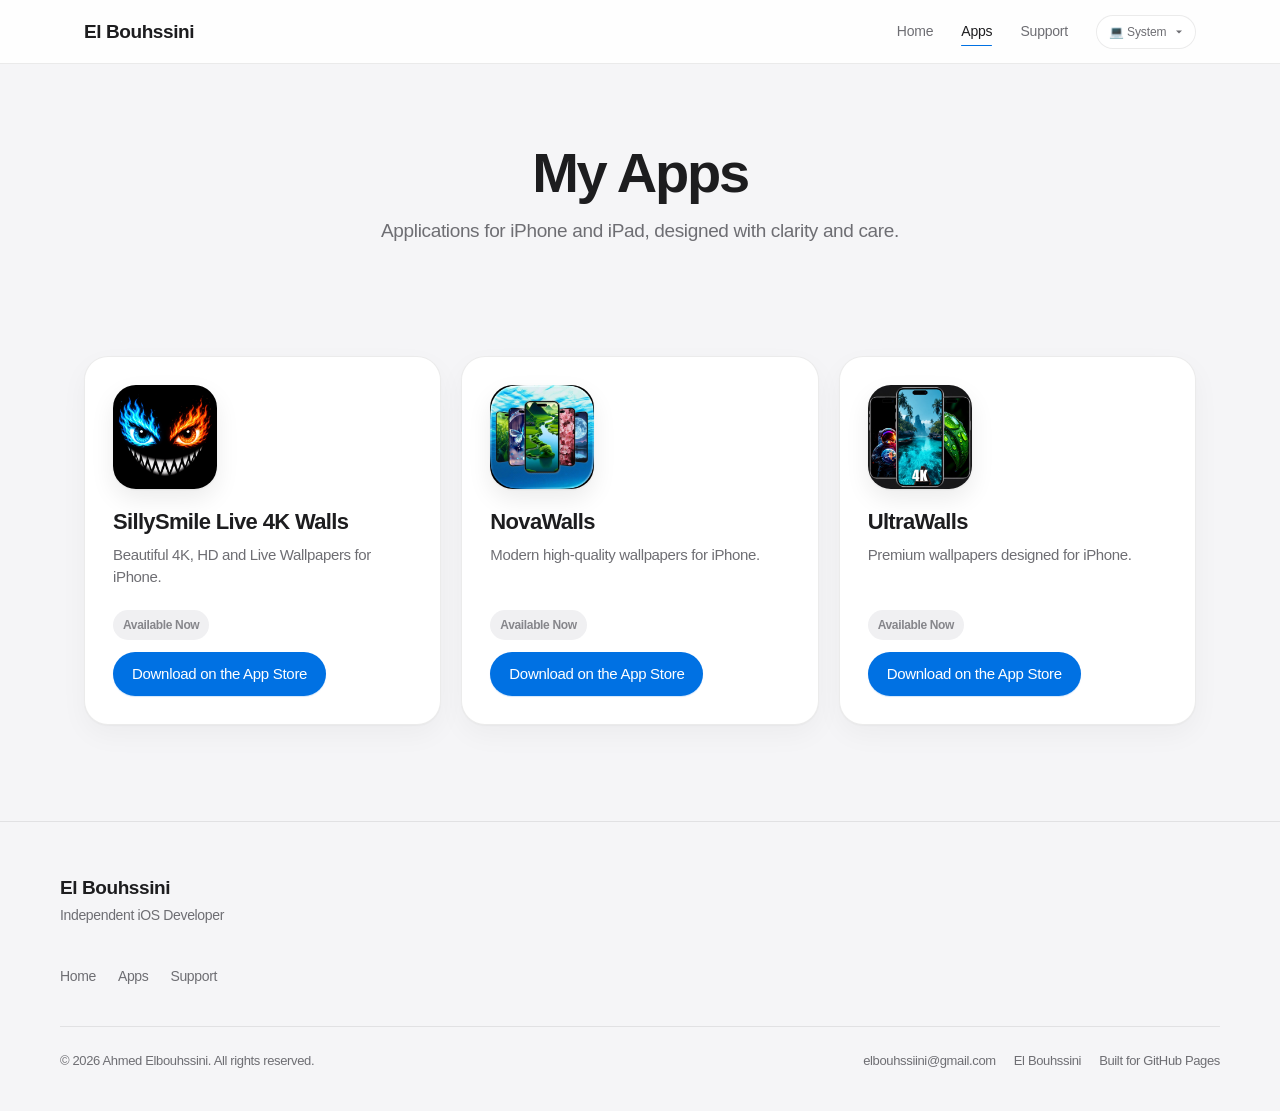
==== commit 8d09e66b: "Unify the brand, case studies, and page navigation. Co-authored-by: Cursor <cursoragent@cursor.com>" ====
--- a/apps.html
+++ b/apps.html
@@ -42,7 +42,7 @@
 
     <header class="site-header">
         <nav class="nav" aria-label="Primary">
-            <a class="logo" href="index.html">Developer Portfolio</a>
+            <a class="logo" href="index.html">El Bouhssini</a>
             <div class="nav-right">
                 <ul class="nav-links" id="primary-nav">
                     <li><a href="index.html">Home</a></li>
@@ -110,7 +110,7 @@
     <footer class="site-footer reveal">
         <div class="footer-inner">
             <div>
-                <p class="footer-brand">Ahmed Elbouhssini</p>
+                <p class="footer-brand">El Bouhssini</p>
                 <p class="footer-tag">Independent iOS Developer</p>
             </div>
             <ul class="footer-nav">
@@ -122,7 +122,7 @@
                 <p>&copy; 2026 Ahmed Elbouhssini. All rights reserved.</p>
                 <div class="footer-meta">
                     <a href="mailto:elbouhssiini@gmail.com">elbouhssiini@gmail.com</a>
-                    <a href="https://elbouhssiini-a11y.github.io" target="_blank" rel="noopener noreferrer">Developer Portfolio</a>
+                    <a href="https://elbouhssiini-a11y.github.io" target="_blank" rel="noopener noreferrer">El Bouhssini</a>
                     <span>Built for GitHub Pages</span>
                 </div>
             </div>
--- a/style.css
+++ b/style.css
@@ -1,4 +1,4 @@
-/* Universal Apple-inspired developer portfolio template */
+/* Apple-inspired portfolio. Shared by the homepage and inner pages. */
 
 :root,
 html[data-theme="light"] {
@@ -10,38 +10,48 @@
   --text-secondary: #6e6e73;
   --text-tertiary: #86868b;
   --border: rgba(0, 0, 0, 0.08);
+  --line: rgba(0, 0, 0, 0.14);
   --blue: #0071e3;
   --blue-hover: #0077ed;
   --blue-soft: rgba(0, 113, 227, 0.08);
-  --shadow: 0 1px 2px rgba(0, 0, 0, 0.04), 0 8px 24px rgba(0, 0, 0, 0.05);
-  --shadow-hover: 0 4px 12px rgba(0, 0, 0, 0.06), 0 16px 36px rgba(0, 0, 0, 0.08);
-  --nav-bg: rgba(251, 251, 253, 0.72);
-  --nav-bg-scrolled: rgba(251, 251, 253, 0.86);
-  --nav-bg-mobile: rgba(251, 251, 253, 0.96);
+  --shadow: 0 1px 2px rgba(0, 0, 0, 0.04), 0 10px 28px rgba(0, 0, 0, 0.04);
+  --shadow-hover: 0 8px 24px rgba(0, 0, 0, 0.06);
+  --nav-bg: rgba(255, 255, 255, 0.84);
+  --nav-bg-scrolled: rgba(255, 255, 255, 0.94);
+  --nav-bg-mobile: #ffffff;
   --control-hover: rgba(0, 0, 0, 0.04);
   --chip-muted-bg: #f0f0f2;
   --hero-accent: linear-gradient(90deg, #1d1d1f 0%, #3a3a3c 50%, #0071e3 100%);
-  --hero-glow: radial-gradient(circle at top, rgba(59, 130, 246, 0.12), transparent 60%);
-  --icon-glow: radial-gradient(circle, rgba(59, 130, 246, 0.22), transparent 68%);
+  --hero-glow: radial-gradient(ellipse at center, rgba(0, 113, 227, 0.16), transparent 68%);
+  --icon-glow: radial-gradient(circle, rgba(10, 132, 255, 0.42), transparent 68%);
   --featured-visual:
-    radial-gradient(circle at 50% 42%, rgba(255, 255, 255, 0.9), transparent 55%),
-    linear-gradient(160deg, #eef1f5 0%, #e7ebf2 48%, #dde4ee 100%);
-  --btn-primary-shadow: 0 1px 2px rgba(0, 113, 227, 0.18);
-  --btn-primary-shadow-hover: 0 6px 18px rgba(0, 113, 227, 0.28);
+    radial-gradient(circle at 50% 46%, rgba(10, 132, 255, 0.28), transparent 42%),
+    radial-gradient(circle at 50% 70%, rgba(255, 255, 255, 0.05), transparent 46%),
+    linear-gradient(165deg, #1a1a1c 0%, #0b0b0c 72%);
+  --btn-primary-shadow: 0 1px 1px rgba(0, 113, 227, 0.18);
+  --btn-primary-shadow-hover: 0 8px 20px rgba(0, 113, 227, 0.22);
   --btn-primary-shadow-active: 0 1px 2px rgba(0, 113, 227, 0.2);
-  --shadow-card-hover: 0 8px 20px rgba(0, 0, 0, 0.08), 0 20px 40px rgba(0, 0, 0, 0.1);
+  --shadow-card-hover: 0 12px 32px rgba(0, 0, 0, 0.08);
   --theme-select-bg: rgba(255, 255, 255, 0.85);
-  --header-scrolled-shadow: 0 1px 0 rgba(0, 0, 0, 0.02);
+  --header-scrolled-shadow: 0 1px 0 rgba(0, 0, 0, 0.04);
   --hero-badge-shadow: 0 1px 2px rgba(0, 0, 0, 0.04);
-  --icon-shadow: 0 2px 6px rgba(0, 0, 0, 0.08), 0 16px 36px rgba(0, 0, 0, 0.12);
-  --app-icon-shadow: 0 1px 3px rgba(0, 0, 0, 0.06), 0 10px 24px rgba(0, 0, 0, 0.1);
+  --icon-shadow:
+    0 0 0 1px rgba(255, 255, 255, 0.08),
+    0 24px 50px rgba(0, 0, 0, 0.45);
+  --app-icon-shadow: 0 1px 2px rgba(0, 0, 0, 0.06), 0 10px 24px rgba(0, 0, 0, 0.08);
   --chip-text: #0071e3;
+  --stage: #0b0b0c;
+  --ambient-a: rgba(0, 113, 227, 0.55);
+  --ambient-b: rgba(120, 190, 255, 0.42);
+  --ambient-c: rgba(0, 113, 227, 0.28);
+  --dot: rgba(0, 113, 227, 0.72);
+  --dot-ring: rgba(0, 113, 227, 0.28);
   --radius: 24px;
   --radius-sm: 14px;
-  --radius-icon: 28px;
-  --nav-h: 52px;
-  --max: 1120px;
-  --space: 22px;
+  --radius-icon: 22%;
+  --nav-h: 64px;
+  --max: 1160px;
+  --space: 24px;
   --ease: cubic-bezier(0.25, 0.1, 0.25, 1);
   --ease-out: cubic-bezier(0.16, 1, 0.3, 1);
   --duration: 0.28s;
@@ -53,38 +63,48 @@
 html[data-theme="dark"] {
   color-scheme: dark;
   --bg: #0b0b0c;
-  --bg-elevated: #242426;
-  --bg-soft: #161618;
+  --bg-elevated: #161618;
+  --bg-soft: #101012;
   --text: #f5f5f7;
-  --text-secondary: #c7c7cc;
-  --text-tertiary: #aeaeb2;
-  --border: rgba(255, 255, 255, 0.16);
+  --text-secondary: #a1a1a6;
+  --text-tertiary: #8e8e93;
+  --border: rgba(255, 255, 255, 0.1);
+  --line: rgba(255, 255, 255, 0.16);
   --blue: #0a84ff;
   --blue-hover: #409cff;
-  --blue-soft: rgba(10, 132, 255, 0.28);
-  --shadow: 0 1px 0 rgba(255, 255, 255, 0.08), 0 8px 28px rgba(0, 0, 0, 0.55);
-  --shadow-hover: 0 1px 0 rgba(255, 255, 255, 0.12), 0 16px 40px rgba(0, 0, 0, 0.6);
-  --nav-bg: rgba(11, 11, 12, 0.72);
-  --nav-bg-scrolled: rgba(11, 11, 12, 0.88);
-  --nav-bg-mobile: rgba(22, 22, 24, 0.96);
-  --control-hover: rgba(255, 255, 255, 0.08);
-  --chip-muted-bg: #3a3a3c;
+  --blue-soft: rgba(10, 132, 255, 0.16);
+  --shadow: 0 1px 0 rgba(255, 255, 255, 0.04), 0 12px 32px rgba(0, 0, 0, 0.35);
+  --shadow-hover: 0 16px 36px rgba(0, 0, 0, 0.45);
+  --nav-bg: rgba(28, 28, 30, 0.88);
+  --nav-bg-scrolled: rgba(22, 22, 24, 0.94);
+  --nav-bg-mobile: #161618;
+  --control-hover: rgba(255, 255, 255, 0.06);
+  --chip-muted-bg: #2c2c2e;
   --hero-accent: linear-gradient(90deg, #f5f5f7 0%, #d2d2d7 45%, #0a84ff 100%);
-  --hero-glow: radial-gradient(circle at top, rgba(59, 130, 246, 0.16), transparent 60%);
-  --icon-glow: radial-gradient(circle, rgba(10, 132, 255, 0.42), transparent 68%);
+  --hero-glow: radial-gradient(ellipse at center, rgba(10, 132, 255, 0.2), transparent 68%);
+  --icon-glow: radial-gradient(circle, rgba(10, 132, 255, 0.45), transparent 68%);
   --featured-visual:
-    radial-gradient(circle at 50% 42%, rgba(10, 132, 255, 0.22), transparent 55%),
-    linear-gradient(160deg, #323236 0%, #2a2a2e 48%, #222226 100%);
+    radial-gradient(circle at 50% 46%, rgba(10, 132, 255, 0.32), transparent 42%),
+    radial-gradient(circle at 50% 72%, rgba(255, 255, 255, 0.04), transparent 46%),
+    linear-gradient(165deg, #141416 0%, #070708 72%);
   --btn-primary-shadow: 0 1px 2px rgba(0, 0, 0, 0.35);
-  --btn-primary-shadow-hover: 0 6px 18px rgba(10, 132, 255, 0.28);
+  --btn-primary-shadow-hover: 0 8px 22px rgba(10, 132, 255, 0.28);
   --btn-primary-shadow-active: 0 1px 2px rgba(0, 0, 0, 0.4);
-  --shadow-card-hover: 0 1px 0 rgba(255, 255, 255, 0.14), 0 12px 36px rgba(0, 0, 0, 0.6);
-  --theme-select-bg: rgba(36, 36, 38, 0.92);
-  --header-scrolled-shadow: 0 1px 0 rgba(255, 255, 255, 0.1);
+  --shadow-card-hover: 0 16px 40px rgba(0, 0, 0, 0.45);
+  --theme-select-bg: rgba(28, 28, 30, 0.92);
+  --header-scrolled-shadow: 0 1px 0 rgba(255, 255, 255, 0.06);
   --hero-badge-shadow: 0 1px 2px rgba(0, 0, 0, 0.45);
-  --icon-shadow: 0 2px 8px rgba(0, 0, 0, 0.5), 0 16px 36px rgba(0, 0, 0, 0.55);
-  --app-icon-shadow: 0 2px 8px rgba(0, 0, 0, 0.45), 0 12px 28px rgba(0, 0, 0, 0.5);
-  --chip-text: #8ac4ff;
+  --icon-shadow:
+    0 0 0 1px rgba(255, 255, 255, 0.1),
+    0 24px 50px rgba(0, 0, 0, 0.55);
+  --app-icon-shadow: 0 2px 8px rgba(0, 0, 0, 0.4), 0 12px 28px rgba(0, 0, 0, 0.4);
+  --chip-text: #64b4ff;
+  --stage: #070708;
+  --ambient-a: rgba(10, 132, 255, 0.5);
+  --ambient-b: rgba(90, 170, 255, 0.32);
+  --ambient-c: rgba(10, 132, 255, 0.2);
+  --dot: rgba(140, 196, 255, 0.85);
+  --dot-ring: rgba(10, 132, 255, 0.45);
 }
 
 *,
@@ -97,40 +117,146 @@
 
 html {
   scroll-behavior: smooth;
+  scroll-padding-top: 84px;
   -webkit-text-size-adjust: 100%;
+}
+
+html:has(.ambient) {
+  background-color: var(--bg);
+  transition: background-color var(--theme-duration) var(--ease);
 }
 
 body {
   font-family: var(--font);
   background: var(--bg);
   color: var(--text);
-  line-height: 1.47059;
+  line-height: 1.5;
   font-weight: 400;
   letter-spacing: -0.022em;
   -webkit-font-smoothing: antialiased;
   -moz-osx-font-smoothing: grayscale;
-  overflow-x: hidden;
+  overflow-x: clip;
   transition:
     background-color var(--theme-duration) var(--ease),
     color var(--theme-duration) var(--ease);
 }
 
-@media (prefers-reduced-motion: reduce) {
-  body {
-    transition: none;
-  }
-
-  .app-card,
-  .resource-card,
-  .featured-card,
-  .site-footer,
-  .hero-badge,
-  .support-card,
-  .content-panel,
-  .theme-select,
-  .site-header {
-    transition: none;
-  }
+body:has(.ambient) {
+  background-color: transparent;
+  position: relative;
+  z-index: 0;
+}
+
+body:has(.ambient) > main,
+body:has(.ambient) > .site-footer {
+  position: relative;
+  z-index: 1;
+}
+
+.ambient {
+  position: fixed;
+  inset: 0;
+  z-index: 0;
+  overflow: hidden;
+  pointer-events: none;
+  background:
+    radial-gradient(ellipse 80% 50% at 8% -8%, var(--ambient-a), transparent 58%),
+    radial-gradient(ellipse 60% 45% at 100% 8%, var(--ambient-b), transparent 52%);
+}
+
+.ambient-orb {
+  position: absolute;
+  display: block;
+  border-radius: 50%;
+  filter: blur(48px);
+}
+
+.ambient-orb-a {
+  width: min(62vw, 760px);
+  height: min(62vw, 760px);
+  top: -18vh;
+  left: -12vw;
+  background: radial-gradient(circle, var(--ambient-a) 0%, transparent 68%);
+  animation: ambient-drift-a 22s ease-in-out infinite;
+}
+
+.ambient-orb-b {
+  width: min(52vw, 640px);
+  height: min(52vw, 640px);
+  top: 18vh;
+  right: -14vw;
+  background: radial-gradient(circle, var(--ambient-b) 0%, transparent 68%);
+  animation: ambient-drift-b 28s ease-in-out infinite;
+}
+
+.ambient-orb-c {
+  width: min(46vw, 560px);
+  height: min(46vw, 560px);
+  bottom: 8vh;
+  left: 18vw;
+  background: radial-gradient(circle, var(--ambient-c) 0%, transparent 70%);
+  animation: ambient-drift-c 34s ease-in-out infinite;
+}
+
+@keyframes ambient-drift-a {
+  0%,
+  100% { transform: translate3d(0, 0, 0); }
+  50% { transform: translate3d(64px, 48px, 0); }
+}
+
+@keyframes ambient-drift-b {
+  0%,
+  100% { transform: translate3d(0, 0, 0); }
+  50% { transform: translate3d(-72px, 36px, 0); }
+}
+
+@keyframes ambient-drift-c {
+  0%,
+  100% { transform: translate3d(0, 0, 0); }
+  50% { transform: translate3d(40px, -56px, 0); }
+}
+
+.ambient-dots {
+  position: absolute;
+  inset: 0;
+}
+
+.ambient-dots span {
+  position: absolute;
+  display: block;
+  border-radius: 50%;
+  background: var(--dot);
+  box-shadow: 0 0 0 1px var(--dot-ring);
+  animation: dot-drift var(--dur, 16s) ease-in-out infinite;
+  animation-delay: var(--delay, 0s);
+}
+
+@keyframes dot-drift {
+  0%,
+  100% { transform: translate3d(0, 0, 0); }
+  50% { transform: translate3d(var(--dx), var(--dy), 0); }
+}
+
+.ambient-dots span:nth-child(1)  { width: 7px;  height: 7px;  top: 18%; left: 8%;  --dx: 36px;  --dy: -90px; --dur: 14s; --delay: -2s; }
+.ambient-dots span:nth-child(2)  { width: 5px;  height: 5px;  top: 28%; left: 22%; --dx: -28px; --dy: -70px; --dur: 18s; --delay: -6s; }
+.ambient-dots span:nth-child(3)  { width: 9px;  height: 9px;  top: 14%; left: 46%; --dx: 48px;  --dy: 80px;  --dur: 16s; --delay: -1s; }
+.ambient-dots span:nth-child(4)  { width: 6px;  height: 6px;  top: 22%; left: 68%; --dx: -40px; --dy: -60px; --dur: 20s; --delay: -8s; }
+.ambient-dots span:nth-child(5)  { width: 8px;  height: 8px;  top: 36%; left: 84%; --dx: -56px; --dy: 74px;  --dur: 15s; --delay: -4s; }
+.ambient-dots span:nth-child(6)  { width: 4px;  height: 4px;  top: 48%; left: 14%; --dx: 30px;  --dy: -84px; --dur: 17s; --delay: -9s; }
+.ambient-dots span:nth-child(7)  { width: 10px; height: 10px; top: 58%; left: 32%; --dx: 44px;  --dy: -66px; --dur: 19s; --delay: -3s; }
+.ambient-dots span:nth-child(8)  { width: 5px;  height: 5px;  top: 64%; left: 54%; --dx: -24px; --dy: 90px;  --dur: 13s; --delay: -7s; }
+.ambient-dots span:nth-child(9)  { width: 7px;  height: 7px;  top: 72%; left: 76%; --dx: -46px; --dy: -72px; --dur: 21s; --delay: -5s; }
+.ambient-dots span:nth-child(10) { width: 6px;  height: 6px;  top: 82%; left: 12%; --dx: 52px;  --dy: -48px; --dur: 16s; --delay: -11s; }
+.ambient-dots span:nth-child(11) { width: 8px;  height: 8px;  top: 88%; left: 42%; --dx: -34px; --dy: -88px; --dur: 18s; --delay: -2s; }
+.ambient-dots span:nth-child(12) { width: 4px;  height: 4px;  top: 44%; left: 90%; --dx: -60px; --dy: -40px; --dur: 15s; --delay: -10s; }
+.ambient-dots span:nth-child(13) { width: 9px;  height: 9px;  top: 8%;  left: 78%; --dx: 24px;  --dy: 96px;  --dur: 22s; --delay: -6s; }
+.ambient-dots span:nth-child(14) { width: 5px;  height: 5px;  top: 52%; left: 62%; --dx: 38px;  --dy: -54px; --dur: 14s; --delay: -8s; }
+.ambient-dots span:nth-child(15) { width: 7px;  height: 7px;  top: 76%; left: 92%; --dx: -42px; --dy: -78px; --dur: 19s; --delay: -1s; }
+.ambient-dots span:nth-child(16) { width: 6px;  height: 6px;  top: 32%; left: 38%; --dx: 20px;  --dy: 70px;  --dur: 17s; --delay: -12s; }
+
+::selection {
+  background: var(--blue-soft);
+  color: var(--text);
 }
 
 img {
@@ -167,139 +293,7 @@
 
 .skip-link:focus {
   left: 0;
-}
-
-/* ——— Nav ——— */
-.site-header {
-  position: sticky;
-  top: 0;
-  z-index: 100;
-  height: var(--nav-h);
-  background: var(--nav-bg);
-  backdrop-filter: saturate(180%) blur(14px);
-  -webkit-backdrop-filter: saturate(180%) blur(14px);
-  border-bottom: 1px solid var(--border);
-  transition:
-    border-color var(--duration) var(--ease),
-    background var(--theme-duration) var(--ease),
-    box-shadow var(--duration) var(--ease);
-}
-
-.site-header.is-scrolled {
-  background: var(--nav-bg-scrolled);
-  box-shadow: var(--header-scrolled-shadow);
-}
-
-.nav {
-  max-width: var(--max);
-  margin: 0 auto;
-  height: 100%;
-  padding: 0 var(--space);
-  display: flex;
-  align-items: center;
-  justify-content: space-between;
-  gap: 1rem;
-}
-
-.nav-right {
-  display: flex;
-  align-items: center;
-  gap: 18px;
-}
-
-.logo {
-  font-size: 17px;
-  font-weight: 600;
-  letter-spacing: -0.02em;
-  color: var(--text);
-  text-decoration: none;
-  white-space: nowrap;
-  transition: opacity var(--duration) var(--ease);
-}
-
-.logo:hover {
-  color: var(--text);
-  opacity: 0.72;
-}
-
-.nav-links {
-  display: flex;
-  align-items: center;
-  gap: 28px;
-  list-style: none;
-}
-
-.nav-links a {
-  position: relative;
-  font-size: 12px;
-  font-weight: 400;
-  letter-spacing: -0.01em;
-  color: var(--text);
-  opacity: 0.88;
-  text-decoration: none;
-  padding: 6px 0;
-  transition: opacity var(--duration) var(--ease), color var(--duration) var(--ease);
-}
-
-.nav-links a:hover {
-  opacity: 1;
-  color: var(--blue);
-}
-
-.nav-links a[aria-current="page"] {
-  opacity: 1;
-  color: var(--blue);
-}
-
-.nav-links a[aria-current="page"]::after {
-  content: "";
-  position: absolute;
-  left: 0;
-  right: 0;
-  bottom: 0;
-  height: 1.5px;
-  border-radius: 2px;
-  background: var(--blue);
-  opacity: 0.9;
-}
-
-.nav-toggle {
-  display: none;
-  width: 40px;
-  height: 40px;
-  border: 0;
-  background: transparent;
-  cursor: pointer;
-  border-radius: 10px;
-  align-items: center;
-  justify-content: center;
-  flex-direction: column;
-  gap: 5px;
-}
-
-.nav-toggle:hover {
-  background: var(--control-hover);
-}
-
-.nav-toggle span {
-  display: block;
-  width: 18px;
-  height: 1.5px;
-  background: var(--text);
-  border-radius: 2px;
-  transition: transform var(--duration) var(--ease), opacity 0.2s;
-}
-
-.nav-toggle[aria-expanded="true"] span:nth-child(1) {
-  transform: translateY(6.5px) rotate(45deg);
-}
-
-.nav-toggle[aria-expanded="true"] span:nth-child(2) {
-  opacity: 0;
-}
-
-.nav-toggle[aria-expanded="true"] span:nth-child(3) {
-  transform: translateY(-6.5px) rotate(-45deg);
+  color: #fff;
 }
 
 .visually-hidden {
@@ -314,6 +308,146 @@
   border: 0;
 }
 
+/* ——— Nav ——— */
+.site-header {
+  position: sticky;
+  top: 0;
+  z-index: 100;
+  height: var(--nav-h);
+  background: var(--nav-bg);
+  backdrop-filter: saturate(180%) blur(20px);
+  -webkit-backdrop-filter: saturate(180%) blur(20px);
+  border-bottom: 1px solid var(--border);
+  transition:
+    border-color var(--duration) var(--ease),
+    background var(--theme-duration) var(--ease),
+    box-shadow var(--duration) var(--ease);
+}
+
+.site-header.is-scrolled {
+  background: var(--nav-bg-scrolled);
+  border-bottom-color: var(--border);
+  box-shadow: var(--header-scrolled-shadow);
+}
+
+.nav {
+  max-width: var(--max);
+  margin: 0 auto;
+  height: 100%;
+  padding-left: max(var(--space), env(safe-area-inset-left));
+  padding-right: max(var(--space), env(safe-area-inset-right));
+  display: flex;
+  align-items: center;
+  justify-content: space-between;
+  gap: 1rem;
+}
+
+.nav-right {
+  display: flex;
+  align-items: center;
+  gap: 8px;
+}
+
+.logo {
+  font-size: 19px;
+  font-weight: 650;
+  letter-spacing: -0.022em;
+  line-height: 1;
+  color: var(--text);
+  text-decoration: none;
+  white-space: nowrap;
+  transition: opacity var(--duration) var(--ease);
+}
+
+.logo:hover {
+  color: var(--text);
+  opacity: 0.62;
+}
+
+.nav-links {
+  display: flex;
+  align-items: center;
+  gap: 4px;
+  list-style: none;
+  margin-right: 8px;
+}
+
+.nav-links a {
+  position: relative;
+  display: inline-flex;
+  align-items: center;
+  min-height: 36px;
+  padding: 6px 12px;
+  font-size: 14px;
+  font-weight: 400;
+  letter-spacing: -0.015em;
+  color: var(--text-secondary);
+  text-decoration: none;
+  border-radius: 980px;
+  transition:
+    color var(--duration) var(--ease),
+    background-color var(--duration) var(--ease);
+}
+
+.nav-links a:hover {
+  color: var(--text);
+  background: var(--control-hover);
+}
+
+.nav-links a[aria-current="page"] {
+  color: var(--text);
+}
+
+.nav-links a[aria-current="page"]::after {
+  content: "";
+  position: absolute;
+  left: 12px;
+  right: 12px;
+  bottom: 4px;
+  height: 1px;
+  border-radius: 2px;
+  background: var(--blue);
+}
+
+.nav-toggle {
+  display: none;
+  width: 44px;
+  height: 44px;
+  border: 0;
+  background: transparent;
+  cursor: pointer;
+  border-radius: 12px;
+  align-items: center;
+  justify-content: center;
+  flex-direction: column;
+  gap: 5px;
+}
+
+.nav-toggle:hover {
+  background: var(--control-hover);
+}
+
+.nav-toggle span {
+  display: block;
+  width: 18px;
+  height: 1.5px;
+  background: var(--text);
+  border-radius: 2px;
+  transition: transform var(--duration) var(--ease), opacity 0.2s;
+}
+
+.nav-toggle[aria-expanded="true"] span:nth-child(1) {
+  transform: translateY(6.5px) rotate(45deg);
+}
+
+.nav-toggle[aria-expanded="true"] span:nth-child(2) {
+  opacity: 0;
+}
+
+.nav-toggle[aria-expanded="true"] span:nth-child(3) {
+  transform: translateY(-6.5px) rotate(-45deg);
+}
+
 .theme-switch {
   display: flex;
   align-items: center;
@@ -322,7 +456,7 @@
 .theme-select {
   appearance: none;
   -webkit-appearance: none;
-  min-height: 32px;
+  min-height: 34px;
   padding: 6px 28px 6px 12px;
   border-radius: 980px;
   border: 1px solid var(--border);
@@ -348,11 +482,7 @@
 
 .theme-select:hover {
   color: var(--text);
-  border-color: rgba(0, 113, 227, 0.28);
-}
-
-html[data-theme="dark"] .theme-select:hover {
-  border-color: rgba(10, 132, 255, 0.35);
+  border-color: var(--line);
 }
 
 .theme-select:focus-visible {
@@ -364,40 +494,49 @@
 .container {
   max-width: var(--max);
   margin: 0 auto;
-  padding: 0 var(--space);
+  padding-left: max(var(--space), env(safe-area-inset-left));
+  padding-right: max(var(--space), env(safe-area-inset-right));
 }
 
 .section {
-  padding: 96px 0;
+  padding: 112px 0;
 }
 
 .section-tight {
   padding: 72px 0 96px;
 }
 
+.section-kicker,
 .section-label {
-  display: inline-block;
-  font-size: 14px;
+  display: block;
+  font-size: 12px;
   font-weight: 600;
-  color: var(--blue);
-  letter-spacing: -0.01em;
-  margin-bottom: 12px;
+  letter-spacing: 0.16em;
+  text-transform: uppercase;
+  color: var(--text-secondary);
+  margin-bottom: 18px;
 }
 
 .section-title {
-  font-size: clamp(32px, 5vw, 48px);
-  font-weight: 700;
-  letter-spacing: -0.03em;
-  line-height: 1.08349;
-  margin-bottom: 12px;
+  font-size: clamp(40px, 5vw, 64px);
+  font-weight: 600;
+  letter-spacing: -0.045em;
+  line-height: 1.05;
+  text-wrap: balance;
+  margin-bottom: 18px;
 }
 
 .section-lead {
-  font-size: 19px;
-  color: var(--text-secondary);
-  max-width: 560px;
-  letter-spacing: -0.016em;
-  line-height: 1.4211;
+  font-size: clamp(17px, 2vw, 20px);
+  color: var(--text-secondary);
+  max-width: 38rem;
+  letter-spacing: -0.02em;
+  line-height: 1.5;
+}
+
+.section-intro {
+  max-width: 40rem;
+  margin-bottom: 56px;
 }
 
 .section-head {
@@ -412,16 +551,17 @@
 /* ——— Hero ——— */
 .hero {
   position: relative;
-  text-align: center;
-  padding: 112px var(--space) 80px;
+  padding: 128px 0 72px;
   overflow: hidden;
 }
 
 .hero::before {
   content: "";
   position: absolute;
-  inset: -10% 0 auto;
-  height: 70%;
+  width: min(720px, 90vw);
+  height: 420px;
+  left: max(-40px, calc(50vw - 760px));
+  top: -80px;
   background: var(--hero-glow);
   pointer-events: none;
   z-index: 0;
@@ -430,56 +570,80 @@
 .hero-inner {
   position: relative;
   z-index: 1;
-  max-width: 780px;
+  max-width: var(--max);
   margin: 0 auto;
-}
-
+  padding-left: max(var(--space), env(safe-area-inset-left));
+  padding-right: max(var(--space), env(safe-area-inset-right));
+}
+
+.hero-eyebrow,
 .hero-badge {
   display: inline-flex;
   align-items: center;
+  margin-bottom: 22px;
+  font-size: 15px;
+  font-weight: 500;
+  letter-spacing: -0.01em;
+  color: var(--text-secondary);
+}
+
+.hero h1 {
+  max-width: min(100%, 10.6em);
+  font-size: clamp(48px, 8.2vw, 104px);
+  font-weight: 600;
+  line-height: 1.02;
+  letter-spacing: -0.055em;
+  text-wrap: balance;
+  margin-bottom: 28px;
+}
+
+.hero-copy {
+  max-width: 34rem;
+  font-size: clamp(17px, 2vw, 21px);
+  line-height: 1.45;
+  color: var(--text-secondary);
+  letter-spacing: -0.022em;
+}
+
+.hero-actions {
+  margin-top: 36px;
+  display: flex;
+  align-items: center;
+  gap: 12px;
+  flex-wrap: wrap;
+}
+
+.tech-pills,
+.tag-list {
+  display: flex;
+  flex-wrap: wrap;
   gap: 8px;
+  list-style: none;
+}
+
+.tech-pills {
+  margin-top: 48px;
+}
+
+.tech-pills li,
+.tag-list li,
+.chip {
+  display: inline-flex;
+  align-items: center;
+  min-height: 32px;
+  padding: 6px 12px;
+  border-radius: 980px;
+  border: 1px solid var(--border);
   background: var(--bg-elevated);
-  border: 1px solid var(--border);
-  padding: 8px 16px;
-  border-radius: 980px;
+  color: var(--text-secondary);
   font-size: 13px;
   font-weight: 500;
-  color: var(--text-secondary);
-  margin-bottom: 28px;
-  box-shadow: var(--hero-badge-shadow);
-}
-
-.hero h1 {
-  font-size: clamp(40px, 7vw, 68px);
-  font-weight: 700;
-  line-height: 1.05;
-  letter-spacing: -0.035em;
-  margin-bottom: 20px;
-}
-
-.hero h1 .accent {
-  background: var(--hero-accent);
-  -webkit-background-clip: text;
-  background-clip: text;
-  color: transparent;
-}
-
-.hero-copy {
-  max-width: 540px;
-  margin: 0 auto;
-  font-size: clamp(17px, 2.1vw, 21px);
-  line-height: 1.4211;
-  color: var(--text-secondary);
-  letter-spacing: -0.016em;
-}
-
-.hero-actions {
-  margin-top: 34px;
-  display: flex;
-  justify-content: center;
-  align-items: center;
-  gap: 12px 18px;
-  flex-wrap: wrap;
+  letter-spacing: -0.01em;
+}
+
+.chip-muted {
+  background: var(--chip-muted-bg);
+  color: var(--text-secondary);
 }
 
 /* ——— Buttons ——— */
@@ -489,18 +653,19 @@
   justify-content: center;
   gap: 6px;
   min-height: 48px;
-  padding: 12px 24px;
+  padding: 12px 22px;
   border-radius: 980px;
-  font-size: 17px;
+  font-size: 16px;
   font-weight: 500;
-  letter-spacing: -0.022em;
+  letter-spacing: -0.02em;
   text-decoration: none;
-  border: none;
+  border: 1px solid transparent;
   cursor: pointer;
   transition:
     transform 0.25s var(--ease-out),
     background 0.25s var(--ease),
     box-shadow 0.25s var(--ease),
+    border-color 0.25s var(--ease),
     color 0.25s var(--ease);
 }
 
@@ -528,27 +693,27 @@
 
 .btn-secondary {
   background: transparent;
-  color: var(--blue);
-  padding-left: 10px;
-  padding-right: 10px;
-  min-height: 44px;
+  color: var(--text);
+  border-color: var(--line);
+  min-height: 48px;
+  padding: 12px 22px;
 }
 
 .btn-secondary:hover {
-  color: var(--blue-hover);
-  text-decoration: underline;
-  text-underline-offset: 4px;
-  text-decoration-thickness: 1px;
+  color: var(--text);
+  background: var(--control-hover);
+  border-color: var(--line);
+  text-decoration: none;
 }
 
 .btn-secondary:active {
-  opacity: 0.82;
+  transform: translateY(0) scale(0.98);
 }
 
 .btn-ghost {
   background: var(--bg-elevated);
   color: var(--text);
-  border: 1px solid var(--border);
+  border-color: var(--border);
 }
 
 .btn-ghost:hover {
@@ -562,60 +727,95 @@
   transform: translateY(0) scale(0.98);
 }
 
+.arrow-link {
+  display: inline-flex;
+  align-items: center;
+  align-self: flex-start;
+  min-height: 44px;
+  margin-top: 4px;
+  font-size: 15px;
+  font-weight: 500;
+  letter-spacing: -0.015em;
+  color: var(--blue);
+}
+
+.arrow-link:hover {
+  color: var(--blue-hover);
+}
+
 /* ——— Featured ——— */
 .featured {
   padding: 0 var(--space) 48px;
 }
 
 .featured-card {
-  max-width: var(--max);
-  margin: 0 auto;
   display: grid;
-  grid-template-columns: 1.1fr 0.9fr;
-  gap: 0;
+  grid-template-columns: minmax(0, 0.96fr) minmax(0, 1.04fr);
   background: var(--bg-elevated);
-  border-radius: var(--radius);
+  border-radius: 28px;
   overflow: hidden;
+  border: 1px solid var(--border);
   box-shadow: var(--shadow);
-  border: 1px solid var(--border);
-  transition: box-shadow var(--duration) var(--ease);
-}
-
-.featured-card:hover {
-  box-shadow: var(--shadow-hover);
+  min-width: 0;
 }
 
 .featured-content {
-  padding: clamp(40px, 5vw, 64px);
+  padding: clamp(36px, 5vw, 64px);
   display: flex;
   flex-direction: column;
   justify-content: center;
-}
-
-.featured-content .featured-kicker {
+  min-width: 0;
+}
+
+.project-kicker,
+.featured-kicker {
   font-size: 12px;
   font-weight: 600;
+  letter-spacing: 0.14em;
   text-transform: uppercase;
-  letter-spacing: 0.08em;
-  color: var(--chip-text);
+  color: var(--text-secondary);
+  margin-bottom: 18px;
+}
+
+.featured-content h2,
+.featured-content h3 {
+  font-size: clamp(36px, 4vw, 52px);
+  font-weight: 600;
+  letter-spacing: -0.045em;
+  line-height: 1.02;
+  margin-bottom: 10px;
+}
+
+.project-type {
+  font-size: 17px;
+  font-weight: 500;
+  letter-spacing: -0.02em;
+  color: var(--text);
+  margin-bottom: 16px;
+}
+
+.project-copy {
+  font-size: 16px;
+  font-weight: 400;
+  line-height: 1.55;
+  letter-spacing: -0.014em;
+  color: var(--text-secondary);
+  max-width: 36rem;
+  margin-bottom: 18px;
+}
+
+.featured-content .project-kicker,
+.featured-content .project-type {
   margin-bottom: 14px;
-  max-width: none;
-}
-
-.featured-content h2 {
-  font-size: clamp(28px, 4vw, 40px);
-  font-weight: 700;
-  letter-spacing: -0.03em;
-  line-height: 1.1;
+}
+
+.featured-content .project-type {
   margin-bottom: 14px;
-}
-
-.featured-content p {
-  font-size: 17px;
-  line-height: 1.47;
-  color: var(--text-secondary);
-  max-width: 420px;
-  margin-bottom: 24px;
+  color: var(--text);
+}
+
+.tag-list {
+  margin-bottom: 22px;
 }
 
 .featured-meta {
@@ -625,57 +825,110 @@
   margin-bottom: 28px;
 }
 
-.chip {
-  display: inline-flex;
-  align-items: center;
-  padding: 6px 12px;
-  border-radius: 980px;
-  background: var(--blue-soft);
-  color: var(--chip-text);
-  font-size: 12px;
-  font-weight: 600;
-  letter-spacing: -0.01em;
-}
-
-.chip-muted {
-  background: var(--chip-muted-bg);
-  color: var(--text-secondary);
-}
-
 .featured-visual {
   position: relative;
-  min-height: 300px;
+  min-height: 460px;
   background: var(--featured-visual);
   display: flex;
   align-items: center;
   justify-content: center;
   overflow: hidden;
-  transition: background var(--theme-duration) var(--ease);
 }
 
 .featured-visual::before {
   content: "";
   position: absolute;
-  width: 220px;
-  height: 220px;
+  width: 320px;
+  height: 320px;
   border-radius: 50%;
   background: var(--icon-glow);
-  filter: blur(2px);
+  filter: blur(6px);
   pointer-events: none;
-  z-index: 0;
 }
 
 .featured-app-icon {
   position: relative;
   z-index: 1;
-  width: 140px;
-  height: 140px;
+  width: min(220px, 42vw);
+  height: auto;
+  aspect-ratio: 1;
   border-radius: var(--radius-icon);
-  object-fit: contain;
+  object-fit: cover;
   box-shadow: var(--icon-shadow);
-}
-
-/* ——— App cards ——— */
+  transition: transform 0.45s var(--ease-out);
+}
+
+.featured-card:hover .featured-app-icon {
+  transform: scale(1.035);
+}
+
+/* ——— Project cards ——— */
+.projects-grid {
+  display: grid;
+  grid-template-columns: repeat(2, minmax(0, 1fr));
+  gap: 20px;
+  margin-top: 20px;
+}
+
+.project-card {
+  display: flex;
+  flex-direction: column;
+  gap: 22px;
+  min-width: 0;
+  padding: 28px;
+  background: var(--bg-elevated);
+  border: 1px solid var(--border);
+  border-radius: var(--radius);
+  box-shadow: var(--shadow);
+  transition:
+    transform 0.3s var(--ease-out),
+    box-shadow 0.3s var(--ease),
+    border-color var(--theme-duration) var(--ease),
+    background-color var(--theme-duration) var(--ease);
+}
+
+.project-card:hover {
+  transform: translateY(-4px);
+  box-shadow: var(--shadow-hover);
+}
+
+.project-icon {
+  width: 84px;
+  height: 84px;
+  border-radius: var(--radius-icon);
+  object-fit: cover;
+  box-shadow: var(--app-icon-shadow);
+  transition: transform 0.45s var(--ease-out);
+}
+
+.project-card:hover .project-icon {
+  transform: scale(1.04);
+}
+
+.project-body {
+  display: flex;
+  flex-direction: column;
+  min-width: 0;
+  flex: 1;
+}
+
+.project-card h3 {
+  font-size: 24px;
+  font-weight: 600;
+  letter-spacing: -0.03em;
+  line-height: 1.15;
+  margin-bottom: 8px;
+}
+
+.project-card p {
+  color: var(--text-secondary);
+  font-size: 16px;
+  line-height: 1.5;
+  letter-spacing: -0.018em;
+  margin-bottom: 16px;
+}
+
+/* ——— App cards (apps.html) ——— */
 .apps-grid {
   display: grid;
   grid-template-columns: repeat(auto-fit, minmax(260px, 1fr));
@@ -685,6 +938,8 @@
 .app-card,
 .resource-card,
 .featured-card,
+.capability,
+.contact-panel,
 .site-footer,
 .hero-badge,
 .support-card,
@@ -693,8 +948,7 @@
     background-color var(--theme-duration) var(--ease),
     border-color var(--theme-duration) var(--ease),
     box-shadow var(--theme-duration) var(--ease),
-    color var(--theme-duration) var(--ease),
-    transform var(--duration) var(--ease-out);
+    color var(--theme-duration) var(--ease);
 }
 
 .app-card {
@@ -711,15 +965,14 @@
   transition:
     background-color var(--theme-duration) var(--ease),
     border-color var(--theme-duration) var(--ease),
-    box-shadow 0.25s var(--ease-out),
+    box-shadow 0.3s var(--ease-out),
     color var(--theme-duration) var(--ease),
-    transform 0.25s var(--ease-out);
+    transform 0.3s var(--ease-out);
 }
 
 .app-card:hover {
-  transform: translateY(-4px) scale(1.02);
+  transform: translateY(-4px);
   box-shadow: var(--shadow-card-hover);
-  border-color: var(--border);
 }
 
 .app-card:focus-within {
@@ -731,17 +984,22 @@
   height: 104px;
   border-radius: var(--radius-icon);
   display: block;
-  object-fit: contain;
+  object-fit: cover;
   object-position: center;
   margin-bottom: 20px;
   background: transparent;
   box-shadow: var(--app-icon-shadow);
+  transition: transform 0.45s var(--ease-out);
+}
+
+.app-card:hover .app-icon {
+  transform: scale(1.04);
 }
 
 .app-card h3 {
   font-size: 22px;
-  font-weight: 700;
-  letter-spacing: -0.025em;
+  font-weight: 600;
+  letter-spacing: -0.03em;
   line-height: 1.2;
   margin-bottom: 8px;
 }
@@ -802,10 +1060,6 @@
   border: 1px solid var(--border);
   border-radius: var(--radius);
   padding: 28px 24px;
-  transition:
-    transform var(--duration) var(--ease-out),
-    box-shadow var(--duration) var(--ease),
-    border-color var(--duration) var(--ease);
   text-decoration: none;
   color: inherit;
   display: block;
@@ -816,7 +1070,6 @@
 .resource-card:hover {
   transform: translateY(-3px);
   box-shadow: var(--shadow-hover);
-  border-color: var(--border);
   color: inherit;
 }
 
@@ -844,6 +1097,476 @@
   color: var(--blue);
 }
 
+/* ——— About ——— */
+.section-about {
+  padding-top: 40px;
+}
+
+.about-copy {
+  max-width: 44rem;
+}
+
+.about-copy p {
+  font-size: clamp(17px, 2vw, 19px);
+  line-height: 1.55;
+  letter-spacing: -0.02em;
+  color: var(--text-secondary);
+  max-width: 40rem;
+}
+
+.about-copy p + p {
+  margin-top: 16px;
+}
+
+.capability-grid {
+  display: grid;
+  grid-template-columns: repeat(3, minmax(0, 1fr));
+  gap: 16px;
+  margin-top: 48px;
+}
+
+.capability {
+  padding: 24px 22px;
+  border-radius: 20px;
+  border: 1px solid var(--border);
+  background: var(--bg-elevated);
+  min-width: 0;
+}
+
+.capability h3 {
+  font-size: 12px;
+  font-weight: 600;
+  letter-spacing: 0.12em;
+  text-transform: uppercase;
+  color: var(--text-secondary);
+  margin-bottom: 12px;
+}
+
+.capability p {
+  font-size: 16px;
+  line-height: 1.45;
+  letter-spacing: -0.02em;
+  color: var(--text);
+}
+
+/* ——— Contact ——— */
+.section-contact {
+  padding-top: 24px;
+}
+
+.contact-panel {
+  padding: clamp(36px, 6vw, 72px);
+  border-radius: 28px;
+  border: 1px solid var(--border);
+  background: var(--bg-elevated);
+  box-shadow: var(--shadow);
+}
+
+.contact-panel .section-lead {
+  margin-bottom: 0;
+}
+
+.contact-actions {
+  margin-top: 32px;
+}
+
+/* ——— Technology index ——— */
+.tech-band {
+  padding: 28px 0 96px;
+}
+
+.tech-statement {
+  max-width: 12em;
+  margin-bottom: 48px;
+  font-size: clamp(36px, 4.6vw, 56px);
+  font-weight: 600;
+  letter-spacing: -0.045em;
+  line-height: 1.05;
+  text-wrap: balance;
+}
+
+.tech-index {
+  counter-reset: tech;
+  list-style: none;
+  display: grid;
+  grid-template-columns: repeat(3, minmax(0, 1fr));
+  border-top: 1px solid var(--border);
+}
+
+.tech-index li {
+  counter-increment: tech;
+  display: flex;
+  align-items: baseline;
+  gap: 14px;
+  min-width: 0;
+  padding: 20px 24px 20px 0;
+  border-bottom: 1px solid var(--border);
+  font-size: 17px;
+  font-weight: 500;
+  letter-spacing: -0.02em;
+  color: var(--text);
+}
+
+.tech-index li:nth-child(3n+2),
+.tech-index li:nth-child(3n) {
+  padding-left: 24px;
+}
+
+.tech-index li::before {
+  content: counter(tech, decimal-leading-zero);
+  flex: 0 0 auto;
+  font-size: 12px;
+  font-weight: 600;
+  letter-spacing: 0.06em;
+  color: var(--text-secondary);
+  font-variant-numeric: tabular-nums;
+}
+
+/* ——— Engineering stack ——— */
+.stack-grid {
+  display: grid;
+  grid-template-columns: 1fr 1fr;
+  border-top: 1px solid var(--border);
+}
+
+.stack-group {
+  min-width: 0;
+  padding: 32px 40px 36px 0;
+  border-bottom: 1px solid var(--border);
+}
+
+.stack-group:nth-child(even) {
+  padding-left: 40px;
+  border-left: 1px solid var(--border);
+}
+
+.stack-group h3 {
+  margin-bottom: 18px;
+  font-size: 12px;
+  font-weight: 600;
+  letter-spacing: 0.14em;
+  text-transform: uppercase;
+  color: var(--text-secondary);
+}
+
+.stack-group ul {
+  list-style: none;
+  display: flex;
+  flex-direction: column;
+  gap: 8px;
+}
+
+.stack-group li {
+  font-size: 22px;
+  font-weight: 500;
+  letter-spacing: -0.03em;
+  line-height: 1.25;
+}
+
+/* ——— Case studies ——— */
+.section-work {
+  padding-top: 40px;
+}
+
+.sync-status {
+  position: relative;
+  display: flex;
+  align-items: center;
+  margin: 0 4px 0 2px;
+}
+
+.sync-status[hidden],
+.sync-status-panel[hidden] {
+  display: none;
+}
+
+.sync-status-toggle {
+  appearance: none;
+  -webkit-appearance: none;
+  display: inline-flex;
+  align-items: center;
+  gap: 6px;
+  min-height: 34px;
+  padding: 6px 28px 6px 12px;
+  border-radius: 980px;
+  border: 1px solid var(--border);
+  background-color: var(--theme-select-bg);
+  background-image: url("data:image/svg+xml,%3Csvg xmlns='http://www.w3.org/2000/svg' width='12' height='12' viewBox='0 0 12 12'%3E%3Cpath fill='%236e6e73' d='M3 4.5L6 7.5L9 4.5'/%3E%3C/svg%3E");
+  background-repeat: no-repeat;
+  background-position: right 10px center;
+  color: var(--text-secondary);
+  font: inherit;
+  font-size: 12px;
+  font-weight: 500;
+  letter-spacing: -0.01em;
+  line-height: 1;
+  white-space: nowrap;
+  cursor: pointer;
+  transition:
+    background-color var(--theme-duration) var(--ease),
+    border-color var(--duration) var(--ease),
+    color var(--duration) var(--ease);
+}
+
+html[data-theme="dark"] .sync-status-toggle {
+  background-image: url("data:image/svg+xml,%3Csvg xmlns='http://www.w3.org/2000/svg' width='12' height='12' viewBox='0 0 12 12'%3E%3Cpath fill='%23a1a1a6' d='M3 4.5L6 7.5L9 4.5'/%3E%3C/svg%3E");
+}
+
+.sync-status-toggle:hover,
+.sync-status.is-open .sync-status-toggle {
+  color: var(--text);
+  border-color: var(--line);
+}
+
+.sync-status-toggle:focus-visible {
+  outline: 2px solid var(--blue);
+  outline-offset: 3px;
+}
+
+.sync-status.is-unavailable .sync-status-toggle {
+  padding-right: 12px;
+  background-image: none;
+  cursor: default;
+}
+
+.sync-status-dot {
+  font-size: 8px;
+  line-height: 1;
+}
+
+.sync-status.is-live .sync-status-dot {
+  color: #34c759;
+}
+
+.sync-status.is-unavailable .sync-status-dot {
+  color: var(--text-secondary);
+  opacity: 0.7;
+}
+
+.sync-status-panel {
+  position: absolute;
+  top: calc(100% + 8px);
+  right: 0;
+  z-index: 2;
+  min-width: 15rem;
+  padding: 12px 14px;
+  border: 1px solid var(--border);
+  border-radius: 14px;
+  background: var(--bg-elevated);
+  box-shadow: var(--shadow);
+  color: var(--text);
+  font-size: 13px;
+  font-weight: 500;
+  letter-spacing: -0.011em;
+  line-height: 1.45;
+  white-space: nowrap;
+}
+
+noscript .sync-status {
+  gap: 6px;
+  min-height: 34px;
+  padding: 6px 12px;
+  border-radius: 980px;
+  border: 1px solid var(--border);
+  background: var(--theme-select-bg);
+  font-size: 12px;
+  font-weight: 500;
+  color: var(--text-secondary);
+}
+
+.work-status {
+  margin: 0;
+  font-size: 16px;
+  line-height: 1.5;
+  letter-spacing: -0.014em;
+  color: var(--text-secondary);
+}
+
+.work-status[hidden] {
+  display: none;
+}
+
+.study {
+  display: flex;
+  flex-direction: column;
+  gap: 12px;
+  max-width: 38rem;
+  margin: 0 0 26px;
+}
+
+.study-facts {
+  display: flex;
+  flex-wrap: wrap;
+  gap: 6px 18px;
+  margin: 0;
+}
+
+.study-fact {
+  font-size: 13px;
+  font-weight: 500;
+  letter-spacing: -0.011em;
+  color: var(--text);
+}
+
+.study-kicker {
+  margin-right: 6px;
+  font-size: 11px;
+  font-weight: 600;
+  letter-spacing: 0.12em;
+  text-transform: uppercase;
+  color: var(--text-tertiary);
+}
+
+.study-focus {
+  margin: 0;
+  font-size: 14px;
+  font-weight: 400;
+  line-height: 1.5;
+  letter-spacing: -0.011em;
+  color: var(--text-secondary);
+}
+
+.study-focus .study-kicker {
+  display: block;
+  margin: 0 0 4px;
+}
+
+.case-body .study {
+  margin: 14px 0 0;
+}
+
+.case-meta {
+  display: grid;
+  grid-template-columns: auto minmax(0, 1fr);
+  gap: 18px 36px;
+  max-width: 32rem;
+  margin: 4px 0 8px;
+}
+
+.case-meta div:last-child {
+  grid-column: auto;
+}
+
+.case-meta dt {
+  margin-bottom: 6px;
+  font-size: 12px;
+  font-weight: 600;
+  letter-spacing: 0.12em;
+  text-transform: uppercase;
+  color: var(--text-secondary);
+}
+
+.case-meta dd {
+  font-size: 16px;
+  font-weight: 500;
+  letter-spacing: -0.02em;
+  color: var(--text);
+}
+
+.case-list {
+  margin-top: 8px;
+}
+
+.case-row {
+  display: grid;
+  grid-template-columns: 3.2rem 72px minmax(0, 1fr) auto;
+  gap: 8px 28px;
+  align-items: start;
+  padding: 32px 0;
+  border-bottom: 1px solid var(--border);
+}
+
+.case-index {
+  font-size: 13px;
+  font-weight: 600;
+  letter-spacing: 0.08em;
+  color: var(--text-secondary);
+  font-variant-numeric: tabular-nums;
+}
+
+.case-icon {
+  width: 72px;
+  height: 72px;
+  border-radius: var(--radius-icon);
+  object-fit: cover;
+  box-shadow: var(--app-icon-shadow);
+}
+
+.case-body h3 {
+  font-size: 24px;
+  font-weight: 600;
+  letter-spacing: -0.03em;
+  line-height: 1.15;
+  margin-bottom: 4px;
+}
+
+.case-type {
+  margin-bottom: 8px;
+  font-size: 14px;
+  font-weight: 500;
+  letter-spacing: -0.01em;
+  color: var(--text);
+}
+
+.case-copy {
+  max-width: 40rem;
+  margin-top: 2px;
+  font-size: 15px;
+  font-weight: 400;
+  line-height: 1.55;
+  letter-spacing: -0.014em;
+  color: var(--text-secondary);
+}
+
+.case-row .arrow-link {
+  margin-top: 8px;
+}
+
+/* ——— About ——— */
+.about-split {
+  display: grid;
+  grid-template-columns: minmax(0, 0.85fr) minmax(0, 1.15fr);
+  gap: 48px 72px;
+  align-items: start;
+}
+
+.about-split .section-title {
+  max-width: 10em;
+}
+
+/* ——— Contact ——— */
+.contact-block {
+  max-width: 44rem;
+  padding-top: 8px;
+  border-top: 1px solid var(--border);
+}
+
+.contact-block .section-kicker {
+  margin-top: 36px;
+}
+
+.contact-links {
+  display: flex;
+  flex-wrap: wrap;
+  align-items: center;
+  gap: 8px 28px;
+  margin-top: 28px;
+}
+
+.contact-email {
+  display: inline-flex;
+  align-items: center;
+  min-height: 44px;
+  font-size: 20px;
+  font-weight: 500;
+  letter-spacing: -0.03em;
+  color: var(--text);
+}
+
+.contact-email:hover {
+  color: var(--blue);
+}
+
 /* ——— Page hero (inner pages) ——— */
 .page-hero {
   text-align: center;
@@ -852,8 +1575,8 @@
 
 .page-hero h1 {
   font-size: clamp(36px, 6vw, 56px);
-  font-weight: 700;
-  letter-spacing: -0.035em;
+  font-weight: 600;
+  letter-spacing: -0.04em;
   line-height: 1.05;
   margin-bottom: 14px;
 }
@@ -862,7 +1585,7 @@
   max-width: 540px;
   margin: 0 auto;
   font-size: 19px;
-  line-height: 1.4211;
+  line-height: 1.45;
   color: var(--text-secondary);
 }
 
@@ -883,6 +1606,7 @@
 .content-panel p {
   color: var(--text-secondary);
   font-size: 16px;
+  line-height: 1.55;
 }
 
 .content-panel a {
@@ -902,45 +1626,51 @@
 /* ——— Footer ——— */
 .site-footer {
   border-top: 1px solid var(--border);
-  background: var(--bg-soft);
-  padding: 52px var(--space) 40px;
+  background: transparent;
+  padding: 56px var(--space) 40px;
+  padding-left: max(var(--space), env(safe-area-inset-left));
+  padding-right: max(var(--space), env(safe-area-inset-right));
 }
 
 .footer-inner {
   max-width: var(--max);
   margin: 0 auto;
   display: grid;
-  gap: 26px;
+  gap: 28px;
 }
 
 .footer-brand {
-  font-size: 15px;
-  font-weight: 600;
-  color: var(--text);
-  margin-bottom: 6px;
+  font-size: 19px;
+  font-weight: 650;
+  letter-spacing: -0.022em;
+  line-height: 1;
+  color: var(--text);
+  margin-bottom: 8px;
 }
 
 .footer-tag {
-  font-size: 13px;
-  color: var(--text-tertiary);
+  font-size: 14px;
+  color: var(--text-secondary);
 }
 
 .footer-nav {
   display: flex;
   flex-wrap: wrap;
-  gap: 10px 24px;
+  gap: 8px 22px;
   list-style: none;
 }
 
 .footer-nav a {
-  font-size: 13px;
+  display: inline-flex;
+  align-items: center;
+  min-height: 44px;
+  font-size: 14px;
   color: var(--text-secondary);
   text-decoration: none;
-  transition: color var(--duration) var(--ease);
 }
 
 .footer-nav a:hover {
-  color: var(--blue);
+  color: var(--text);
 }
 
 .footer-bottom {
@@ -950,8 +1680,8 @@
   gap: 12px;
   padding-top: 24px;
   border-top: 1px solid var(--border);
-  font-size: 12px;
-  color: var(--text-tertiary);
+  font-size: 13px;
+  color: var(--text-secondary);
 }
 
 .footer-meta {
@@ -961,8 +1691,7 @@
 }
 
 .footer-meta a {
-  color: var(--text-tertiary);
-  transition: color var(--duration) var(--ease);
+  color: var(--text-secondary);
 }
 
 .footer-meta a:hover {
@@ -971,25 +1700,25 @@
 
 /* ——— Reveal animations ——— */
 html.js .reveal.is-visible {
-  animation: reveal-in 0.4s var(--ease-out) both;
+  animation: reveal-in 0.7s var(--ease-out) both;
 }
 
 html.js .reveal-delay-1.is-visible {
-  animation-delay: 0.06s;
+  animation-delay: 0.08s;
 }
 
 html.js .reveal-delay-2.is-visible {
-  animation-delay: 0.12s;
+  animation-delay: 0.16s;
 }
 
 html.js .reveal-delay-3.is-visible {
-  animation-delay: 0.18s;
+  animation-delay: 0.24s;
 }
 
 @keyframes reveal-in {
   from {
     opacity: 0;
-    transform: translate3d(0, 20px, 0);
+    transform: translate3d(0, 16px, 0);
   }
   to {
     opacity: 1;
@@ -1002,15 +1731,50 @@
     scroll-behavior: auto;
   }
 
+  html:has(.ambient) {
+    transition: none;
+  }
+
+  body,
+  .app-card,
+  .resource-card,
+  .featured-card,
+  .project-card,
+  .site-footer,
+  .hero-badge,
+  .support-card,
+  .content-panel,
+  .theme-select,
+  .site-header,
+  .btn,
+  .featured-app-icon,
+  .project-icon,
+  .app-icon,
+  .nav-links,
+  .nav-toggle span,
+  .ambient-orb {
+    transition: none;
+  }
+
+  .ambient-orb,
+  .ambient-dots span {
+    animation: none;
+  }
+
   html.js .reveal.is-visible {
     animation: none;
   }
 
-  .btn,
-  .app-card,
-  .resource-card,
-  .featured-card {
-    transition: none;
+  .btn-primary:hover,
+  .btn-secondary:active,
+  .btn-primary:active,
+  .app-card:hover,
+  .project-card:hover,
+  .resource-card:hover,
+  .featured-card:hover .featured-app-icon,
+  .project-card:hover .project-icon,
+  .app-card:hover .app-icon {
+    transform: none;
   }
 }
 
@@ -1021,34 +1785,99 @@
   }
 
   .featured-visual {
-    min-height: 240px;
+    min-height: 320px;
     order: -1;
   }
 
-  .featured-app-icon {
-    width: 120px;
-    height: 120px;
+  .capability-grid {
+    grid-template-columns: 1fr;
   }
 
   .section {
-    padding: 72px 0;
-  }
-
-  .section-tight {
-    padding: 56px 0 72px;
-  }
-}
-
-@media (max-width: 720px) {
-  .nav-right {
-    gap: 12px;
-  }
-
-  .theme-select {
-    font-size: 12px;
-    padding: 6px 26px 6px 10px;
-  }
-
+    padding: 88px 0;
+  }
+
+  .hero {
+    padding: 96px 0 56px;
+  }
+
+  .section-about {
+    padding-top: 16px;
+  }
+
+  .tech-index {
+    grid-template-columns: 1fr 1fr;
+  }
+
+  .tech-index li:nth-child(3n+2),
+  .tech-index li:nth-child(3n) {
+    padding-left: 0;
+  }
+
+  .tech-index li:nth-child(even) {
+    padding-left: 24px;
+  }
+
+  .stack-grid,
+  .about-split {
+    grid-template-columns: 1fr;
+  }
+
+  .stack-group,
+  .stack-group:nth-child(even) {
+    padding: 28px 0;
+    border-left: 0;
+  }
+
+  .about-split {
+    gap: 8px;
+  }
+}
+
+@media (max-width: 800px) {
+  .projects-grid {
+    grid-template-columns: 1fr;
+  }
+
+  .case-row {
+    grid-template-columns: 72px minmax(0, 1fr);
+    align-items: start;
+  }
+
+  .case-index {
+    grid-column: 2;
+    grid-row: 1;
+  }
+
+  .case-icon {
+    grid-column: 1;
+    grid-row: 1 / span 3;
+    align-self: start;
+  }
+
+  .case-body {
+    grid-column: 2;
+    grid-row: 2;
+  }
+
+  .case-row .arrow-link {
+    grid-column: 2;
+    grid-row: 3;
+  }
+}
+
+@media (max-width: 640px) {
+  .tech-index {
+    grid-template-columns: 1fr;
+  }
+
+  .tech-index li,
+  .tech-index li:nth-child(even) {
+    padding-left: 0;
+  }
+}
+
+@media (max-width: 760px) {
   .nav-toggle {
     display: inline-flex;
   }
@@ -1056,39 +1885,66 @@
   .nav-links {
     position: fixed;
     inset: var(--nav-h) 0 auto;
+    margin-right: 0;
     background: var(--nav-bg-mobile);
-    backdrop-filter: blur(14px);
-    -webkit-backdrop-filter: blur(14px);
+    backdrop-filter: saturate(180%) blur(20px);
+    -webkit-backdrop-filter: saturate(180%) blur(20px);
     flex-direction: column;
     align-items: stretch;
-    gap: 0;
-    padding: 12px 18px 20px;
+    gap: 4px;
+    padding: 12px 16px 18px;
+    padding-bottom: max(18px, env(safe-area-inset-bottom));
     border-bottom: 1px solid var(--border);
-    transform: translateY(-120%);
+    box-shadow: 0 18px 40px rgba(0, 0, 0, 0.08);
+    transform: translateY(-12px);
     opacity: 0;
+    visibility: hidden;
     pointer-events: none;
-    transition: transform 0.3s var(--ease), opacity 0.25s var(--ease), background var(--theme-duration) var(--ease);
+    transition:
+      transform 0.28s var(--ease-out),
+      opacity 0.22s var(--ease),
+      visibility 0s linear 0.28s,
+      background var(--theme-duration) var(--ease);
   }
 
   .nav-links.is-open {
     transform: translateY(0);
     opacity: 1;
+    visibility: visible;
     pointer-events: auto;
+    transition:
+      transform 0.28s var(--ease-out),
+      opacity 0.22s var(--ease),
+      visibility 0s,
+      background var(--theme-duration) var(--ease);
   }
 
   .nav-links a {
     font-size: 17px;
-    padding: 14px 8px;
-    border-bottom: 1px solid var(--border);
-    opacity: 1;
-  }
-
-  .nav-links li:last-child a {
-    border-bottom: 0;
+    min-height: 48px;
+    padding: 12px 12px;
+    border-radius: 12px;
+  }
+
+  .nav-links a[aria-current="page"]::after {
+    display: none;
+  }
+
+  .nav-links a[aria-current="page"] {
+    background: var(--control-hover);
   }
 
   .hero {
-    padding: 80px 20px 56px;
+    padding: 64px 0 28px;
+  }
+
+  .section {
+    padding: 72px 0;
+  }
+
+  .hero h1 {
+    letter-spacing: -0.045em;
+    line-height: 1;
   }
 
   .featured {
@@ -1099,7 +1955,12 @@
     padding: 32px 24px 36px;
   }
 
-  .app-card {
+  .featured-visual {
+    min-height: 280px;
+  }
+
+  .app-card,
+  .project-card {
     min-height: 0;
     padding: 24px;
   }
@@ -1115,6 +1976,38 @@
   }
 
   .site-footer {
-    padding: 40px var(--space) 32px;
-  }
-}
+    padding-top: 40px;
+    padding-bottom: 32px;
+  }
+
+  .section-title {
+    letter-spacing: -0.04em;
+  }
+
+  .tech-band {
+    padding-bottom: 64px;
+  }
+
+  .case-meta {
+    grid-template-columns: 1fr;
+    max-width: none;
+  }
+
+  .case-meta div:last-child {
+    grid-column: auto;
+  }
+
+  .stack-group li {
+    font-size: 20px;
+  }
+}
+
+@media (max-width: 420px) {
+  .hero-actions .btn {
+    width: 100%;
+  }
+
+  .contact-actions .btn {
+    width: 100%;
+  }
+}
